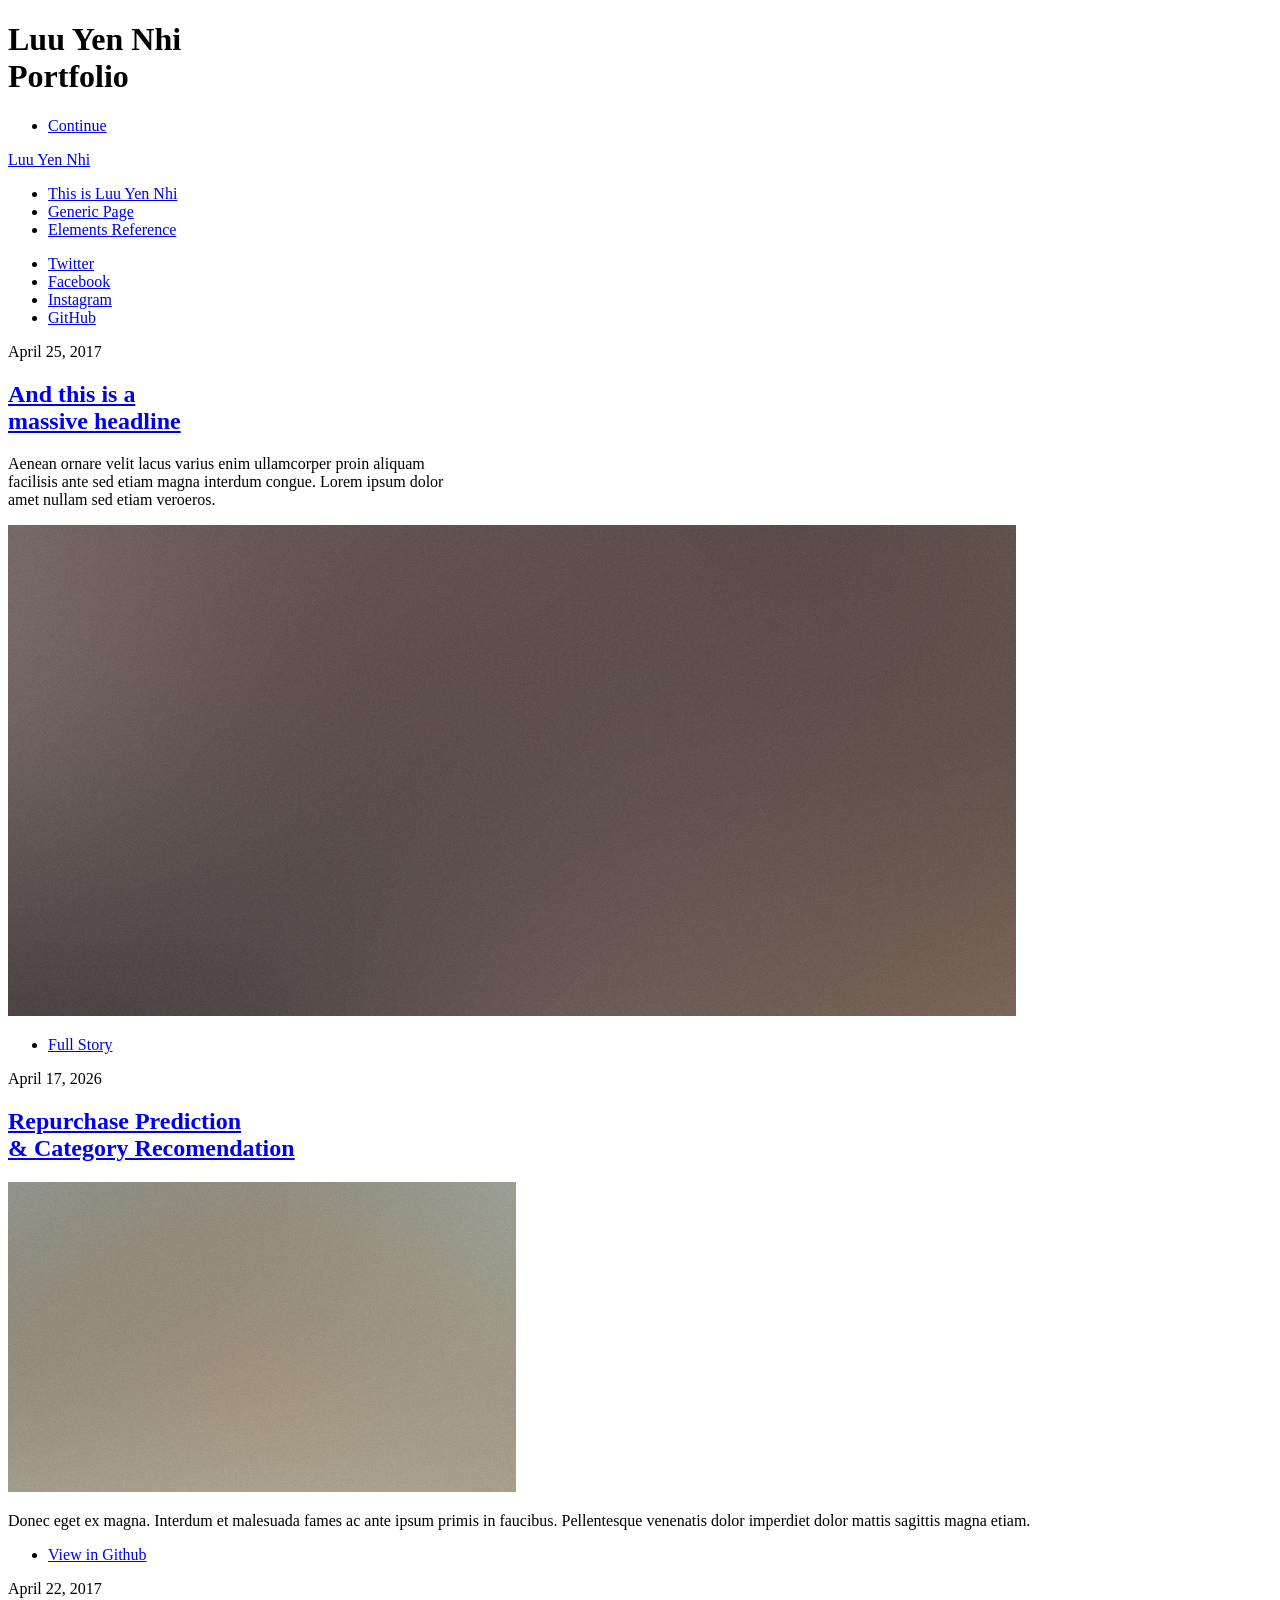
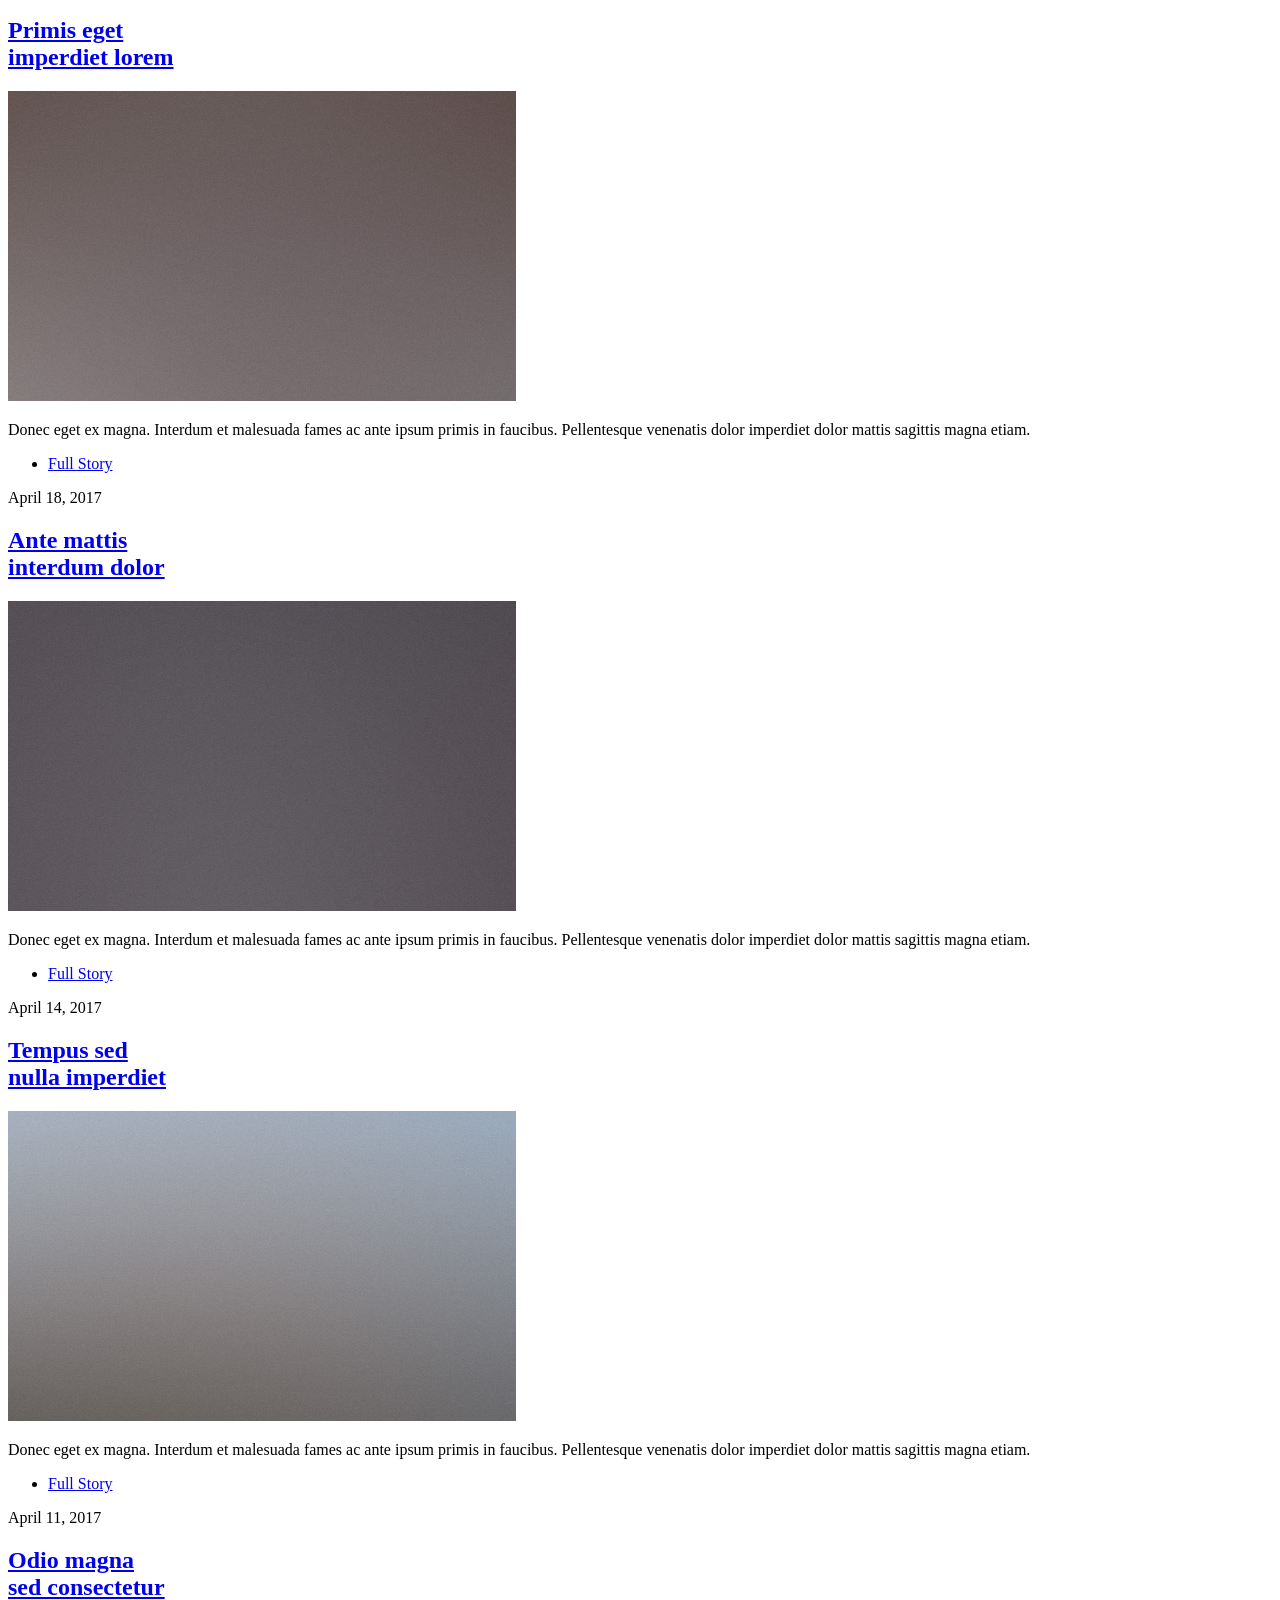
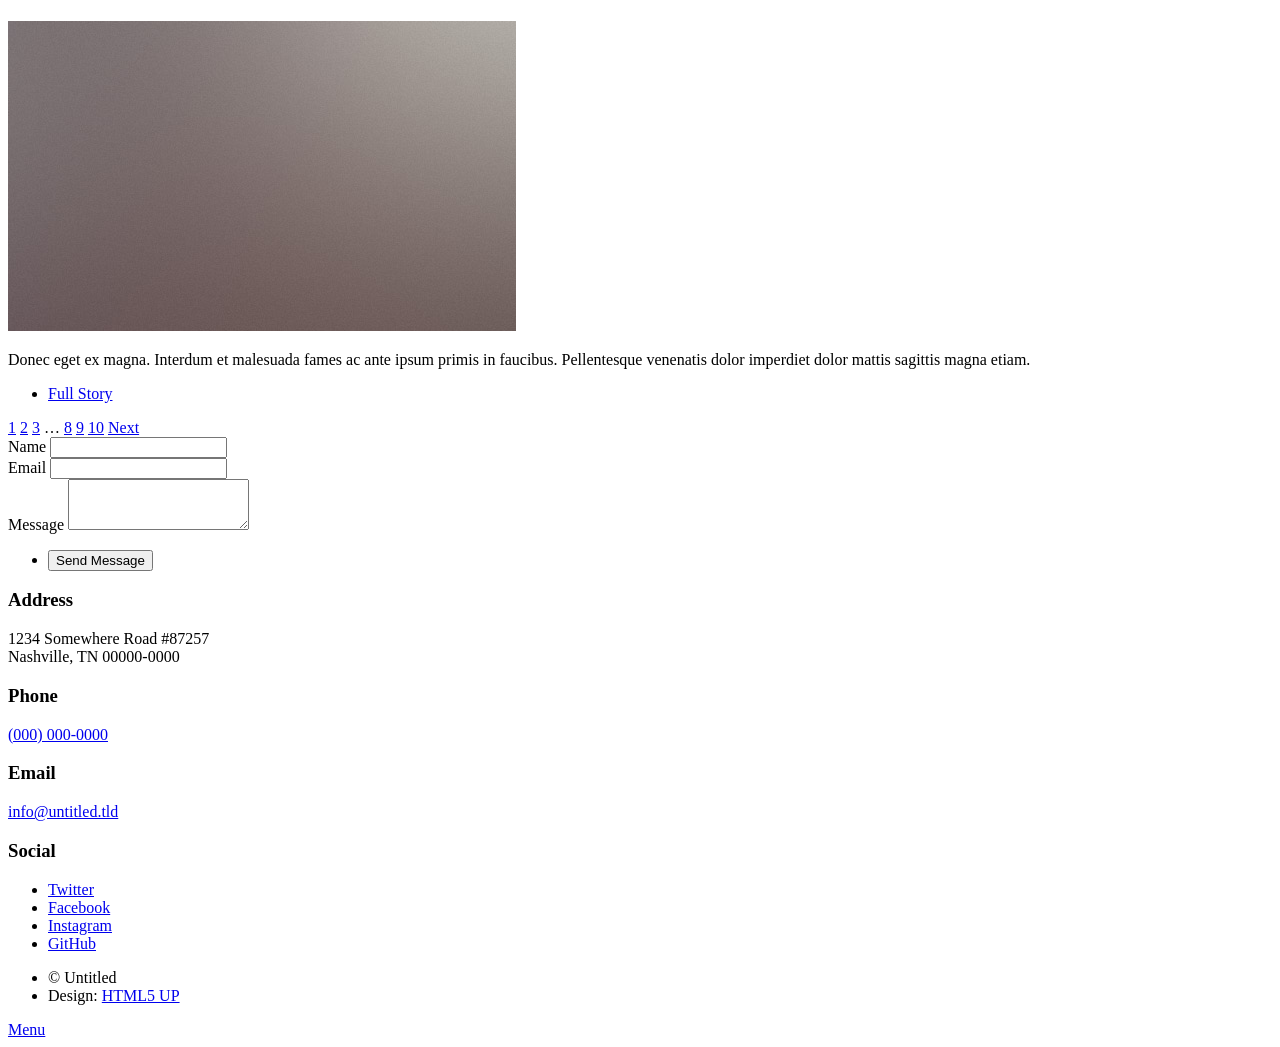
==== index.html @ cc0be197 "Update website content" ====
<!DOCTYPE HTML>

<html>
	<head>
		<title>Luu Yen Nhi Portfolio</title>
		<meta charset="utf-8" />
		<meta name="viewport" content="width=device-width, initial-scale=1, user-scalable=no" />
		<link rel="stylesheet" href="assets/css/main.css" />
		<noscript><link rel="stylesheet" href="assets/css/noscript.css" /></noscript>
	</head>
	<body class="is-preload">

		<!-- Wrapper -->
			<div id="wrapper" class="fade-in">

				<!-- Intro -->
					<div id="intro">
						<h1>Luu Yen Nhi<br />
						Portfolio</h1>
					
						<ul class="actions">
							<li><a href="#header" class="button icon solid solo fa-arrow-down scrolly">Continue</a></li>
						</ul>
					</div>

				<!-- Header -->
					<header id="header">
						<a href="index.html" class="logo">Luu Yen Nhi</a>
					</header>

				<!-- Nav -->
					<nav id="nav">
						<ul class="links">
							<li class="active"><a href="index.html">This is Luu Yen Nhi</a></li>
							<li><a href="generic.html">Generic Page</a></li>
							<li><a href="elements.html">Elements Reference</a></li>
						</ul>
						<ul class="icons">
							<li><a href="#" class="icon brands fa-twitter"><span class="label">Twitter</span></a></li>
							<li><a href="#" class="icon brands fa-facebook-f"><span class="label">Facebook</span></a></li>
							<li><a href="#" class="icon brands fa-instagram"><span class="label">Instagram</span></a></li>
							<li><a href="#" class="icon brands fa-github"><span class="label">GitHub</span></a></li>
						</ul>
					</nav>

				<!-- Main -->
					<div id="main">

						<!-- Featured Post -->
							<article class="post featured">
								<header class="major">
									<span class="date">April 25, 2017</span>
									<h2><a href="#">And this is a<br />
									massive headline</a></h2>
									<p>Aenean ornare velit lacus varius enim ullamcorper proin aliquam<br />
									facilisis ante sed etiam magna interdum congue. Lorem ipsum dolor<br />
									amet nullam sed etiam veroeros.</p>
								</header>
								<a href="#" class="image main"><img src="images/pic01.jpg" alt="" /></a>
								<ul class="actions special">
									<li><a href="#" class="button large">Full Story</a></li>
								</ul>
							</article>

						<!-- Posts -->
							<section class="posts">
								<article>
									<header>
										<span class="date">April 17, 2026</span>
										<h2><a href="#">Repurchase Prediction<br />
										& Category Recomendation</a></h2>
									</header>
									<a href="#" class="image fit"><img src="images/pic02.jpg" alt="" /></a>
									<p>Donec eget ex magna. Interdum et malesuada fames ac ante ipsum primis in faucibus. Pellentesque venenatis dolor imperdiet dolor mattis sagittis magna etiam.</p>
									<ul class="actions special">
										<li><a href="#" class="button">View in Github</a></li>
									</ul>
								</article>
								<article>
									<header>
										<span class="date">April 22, 2017</span>
										<h2><a href="#">Primis eget<br />
										imperdiet lorem</a></h2>
									</header>
									<a href="#" class="image fit"><img src="images/pic03.jpg" alt="" /></a>
									<p>Donec eget ex magna. Interdum et malesuada fames ac ante ipsum primis in faucibus. Pellentesque venenatis dolor imperdiet dolor mattis sagittis magna etiam.</p>
									<ul class="actions special">
										<li><a href="#" class="button">Full Story</a></li>
									</ul>
								</article>
								<article>
									<header>
										<span class="date">April 18, 2017</span>
										<h2><a href="#">Ante mattis<br />
										interdum dolor</a></h2>
									</header>
									<a href="#" class="image fit"><img src="images/pic04.jpg" alt="" /></a>
									<p>Donec eget ex magna. Interdum et malesuada fames ac ante ipsum primis in faucibus. Pellentesque venenatis dolor imperdiet dolor mattis sagittis magna etiam.</p>
									<ul class="actions special">
										<li><a href="#" class="button">Full Story</a></li>
									</ul>
								</article>
								<article>
									<header>
										<span class="date">April 14, 2017</span>
										<h2><a href="#">Tempus sed<br />
										nulla imperdiet</a></h2>
									</header>
									<a href="#" class="image fit"><img src="images/pic05.jpg" alt="" /></a>
									<p>Donec eget ex magna. Interdum et malesuada fames ac ante ipsum primis in faucibus. Pellentesque venenatis dolor imperdiet dolor mattis sagittis magna etiam.</p>
									<ul class="actions special">
										<li><a href="#" class="button">Full Story</a></li>
									</ul>
								</article>
								<article>
									<header>
										<span class="date">April 11, 2017</span>
										<h2><a href="#">Odio magna<br />
										sed consectetur</a></h2>
									</header>
									<a href="#" class="image fit"><img src="images/pic06.jpg" alt="" /></a>
									<p>Donec eget ex magna. Interdum et malesuada fames ac ante ipsum primis in faucibus. Pellentesque venenatis dolor imperdiet dolor mattis sagittis magna etiam.</p>
									<ul class="actions special">
										<li><a href="#" class="button">Full Story</a></li>
									</ul>
								</article>
								
							</section>

						<!-- Footer -->
							<footer>
								<div class="pagination">
									<!--<a href="#" class="previous">Prev</a>-->
									<a href="#" class="page active">1</a>
									<a href="#" class="page">2</a>
									<a href="#" class="page">3</a>
									<span class="extra">&hellip;</span>
									<a href="#" class="page">8</a>
									<a href="#" class="page">9</a>
									<a href="#" class="page">10</a>
									<a href="#" class="next">Next</a>
								</div>
							</footer>

					</div>

				<!-- Footer -->
					<footer id="footer">
						<section>
							<form method="post" action="#">
								<div class="fields">
									<div class="field">
										<label for="name">Name</label>
										<input type="text" name="name" id="name" />
									</div>
									<div class="field">
										<label for="email">Email</label>
										<input type="text" name="email" id="email" />
									</div>
									<div class="field">
										<label for="message">Message</label>
										<textarea name="message" id="message" rows="3"></textarea>
									</div>
								</div>
								<ul class="actions">
									<li><input type="submit" value="Send Message" /></li>
								</ul>
							</form>
						</section>
						<section class="split contact">
							<section class="alt">
								<h3>Address</h3>
								<p>1234 Somewhere Road #87257<br />
								Nashville, TN 00000-0000</p>
							</section>
							<section>
								<h3>Phone</h3>
								<p><a href="#">(000) 000-0000</a></p>
							</section>
							<section>
								<h3>Email</h3>
								<p><a href="#">info@untitled.tld</a></p>
							</section>
							<section>
								<h3>Social</h3>
								<ul class="icons alt">
									<li><a href="#" class="icon brands alt fa-twitter"><span class="label">Twitter</span></a></li>
									<li><a href="#" class="icon brands alt fa-facebook-f"><span class="label">Facebook</span></a></li>
									<li><a href="#" class="icon brands alt fa-instagram"><span class="label">Instagram</span></a></li>
									<li><a href="#" class="icon brands alt fa-github"><span class="label">GitHub</span></a></li>
								</ul>
							</section>
						</section>
					</footer>

				<!-- Copyright -->
					<div id="copyright">
						<ul><li>&copy; Untitled</li><li>Design: <a href="https://html5up.net">HTML5 UP</a></li></ul>
					</div>

			</div>

		<!-- Scripts -->
			<script src="assets/js/jquery.min.js"></script>
			<script src="assets/js/jquery.scrollex.min.js"></script>
			<script src="assets/js/jquery.scrolly.min.js"></script>
			<script src="assets/js/browser.min.js"></script>
			<script src="assets/js/breakpoints.min.js"></script>
			<script src="assets/js/util.js"></script>
			<script src="assets/js/main.js"></script>

	</body>
</html>
---- assets/css/main.css ----
@import url(fontawesome-all.min.css);
@import url("https://fonts.googleapis.com/css?family=Merriweather:300,700,300italic,700italic|Source+Sans+Pro:900");

/*
	Massively by HTML5 UP
	html5up.net | @ajlkn
	Free for personal and commercial use under the CCA 3.0 license (html5up.net/license)
*/

html, body, div, span, applet, object,
iframe, h1, h2, h3, h4, h5, h6, p, blockquote,
pre, a, abbr, acronym, address, big, cite,
code, del, dfn, em, img, ins, kbd, q, s, samp,
small, strike, strong, sub, sup, tt, var, b,
u, i, center, dl, dt, dd, ol, ul, li, fieldset,
form, label, legend, table, caption, tbody,
tfoot, thead, tr, th, td, article, aside,
canvas, details, embed, figure, figcaption,
footer, header, hgroup, menu, nav, output, ruby,
section, summary, time, mark, audio, video {
	margin: 0;
	padding: 0;
	border: 0;
	font-size: 100%;
	font: inherit;
	vertical-align: baseline;}

article, aside, details, figcaption, figure,
footer, header, hgroup, menu, nav, section {
	display: block;}

body {
	line-height: 1;
}

ol, ul {
	list-style: none;
}

blockquote, q {
	quotes: none;
}

	blockquote:before, blockquote:after, q:before, q:after {
		content: '';
		content: none;
	}

table {
	border-collapse: collapse;
	border-spacing: 0;
}

body {
	-webkit-text-size-adjust: none;
}

mark {
	background-color: transparent;
	color: inherit;
}

input::-moz-focus-inner {
	border: 0;
	padding: 0;
}

input, select, textarea {
	-moz-appearance: none;
	-webkit-appearance: none;
	-ms-appearance: none;
	appearance: none;
}

/* Basic */

	@-ms-viewport {
		width: device-width;
	}

	body {
		-ms-overflow-style: scrollbar;
	}

	@media screen and (max-width: 480px) {

		html, body {
			min-width: 320px;
		}

	}

	html {
		box-sizing: border-box;
	}

	*, *:before, *:after {
		box-sizing: inherit;
	}

	body {
		background-color: #1e252d;
	}

		body.is-preload *, body.is-preload *:before, body.is-preload *:after {
			-moz-animation: none !important;
			-webkit-animation: none !important;
			-ms-animation: none !important;
			animation: none !important;
			-moz-transition: none !important;
			-webkit-transition: none !important;
			-ms-transition: none !important;
			transition: none !important;
		}

/* Type */

	html {
		font-size: 16pt;
	}

		@media screen and (max-width: 1680px) {

			html {
				font-size: 12pt;
			}

		}

		@media screen and (max-width: 1280px) {

			html {
				font-size: 11pt;
			}

		}

		@media screen and (max-width: 360px) {

			html {
				font-size: 10pt;
			}

		}

	body {
		color: #212931;
	}

	body, input, select, textarea {
		font-family: "Merriweather", Georgia, serif;
		font-weight: 300;
		font-size: 1rem;
		line-height: 2.375;
	}

	a {
		-moz-transition: color 0.2s ease-in-out, background-color 0.2s ease-in-out, border-color 0.2s ease-in-out, box-shadow 0.2s ease-in-out;
		-webkit-transition: color 0.2s ease-in-out, background-color 0.2s ease-in-out, border-color 0.2s ease-in-out, box-shadow 0.2s ease-in-out;
		-ms-transition: color 0.2s ease-in-out, background-color 0.2s ease-in-out, border-color 0.2s ease-in-out, box-shadow 0.2s ease-in-out;
		transition: color 0.2s ease-in-out, background-color 0.2s ease-in-out, border-color 0.2s ease-in-out, box-shadow 0.2s ease-in-out;
		border-bottom: dotted 1px;
		text-decoration: none;
	}

		a:hover {
			border-bottom-color: transparent;
		}

	strong, b {
		font-weight: 600;
	}

	em, i {
		font-style: italic;
	}

	p {
		text-align: justify;
		margin: 0 0 2rem 0;
	}

	h1, h2, h3, h4, h5, h6 {
		font-family: "Source Sans Pro", Helvetica, sans-serif;
		font-weight: 900;
		line-height: 1.5;
		letter-spacing: 0.075em;
		text-transform: uppercase;
		margin: 0 0 1rem 0;
	}

		h1 a, h2 a, h3 a, h4 a, h5 a, h6 a {
			border-bottom: 0;
			color: inherit;
			text-decoration: none;
		}

	h1 {
		font-size: 4rem;
		line-height: 1.1;
		margin: 0 0 2rem 0;
	}

	h2 {
		font-size: 1.75rem;
		line-height: 1.3;
		margin: 0 0 1.5rem 0;
	}

	h3 {
		font-size: 1.25rem;
		margin: 0 0 1.5rem 0;
	}

	h4 {
		font-size: 1rem;
	}

	h5 {
		font-size: 0.9rem;
	}

	h6 {
		font-size: 0.8rem;
	}

	sub {
		font-size: 0.8rem;
		position: relative;
		top: 0.5rem;
	}

	sup {
		font-size: 0.8rem;
		position: relative;
		top: -0.5rem;
	}

	blockquote {
		border-left: solid 4px;
		font-style: italic;
		margin: 0 0 2rem 0;
		padding: 0.5rem 0 0.5rem 2rem;
	}

	code {
		border: solid 2px;
		font-family: "Courier New", monospace;
		font-size: 0.9rem;
		margin: 0 0.25rem;
		padding: 0.25rem 0.65rem;
	}

	pre {
		-webkit-overflow-scrolling: touch;
		font-family: "Courier New", monospace;
		font-size: 0.9rem;
		margin: 0 0 2rem 0;
	}

		pre code {
			display: block;
			line-height: 1.75;
			padding: 1rem 1.5rem;
			overflow-x: auto;
		}

	hr {
		border: 0;
		border-bottom: solid 2px;
		margin: 3rem 0;
	}

		hr.major {
			margin: 5rem 0;
		}

	.align-left {
		text-align: left;
	}

	.align-center {
		text-align: center;
	}

	.align-right {
		text-align: right;
	}

	input, select, textarea {
		color: #212931;
	}

	a {
		color: #212931;
		border-bottom-color: rgba(33, 41, 49, 0.5);
	}

		a:hover {
			border-bottom-color: transparent;
			color: #18bfef !important;
		}

	strong, b {
		color: #212931;
	}

	h1, h2, h3, h4, h5, h6 {
		color: #212931;
	}

	blockquote {
		border-left-color: #eeeeee;
	}

	code {
		background: rgba(220, 220, 220, 0.25);
		border-color: #eeeeee;
	}

	hr {
		border-bottom-color: #eeeeee;
	}

/* Row */

	.row {
		display: flex;
		flex-wrap: wrap;
		box-sizing: border-box;
		align-items: stretch;
	}

		.row > * {
			box-sizing: border-box;
		}

		.row.gtr-uniform > * > :last-child {
			margin-bottom: 0;
		}

		.row.aln-left {
			justify-content: flex-start;
		}

		.row.aln-center {
			justify-content: center;
		}

		.row.aln-right {
			justify-content: flex-end;
		}

		.row.aln-top {
			align-items: flex-start;
		}

		.row.aln-middle {
			align-items: center;
		}

		.row.aln-bottom {
			align-items: flex-end;
		}

		.row > .imp {
			order: -1;
		}

		.row > .col-1 {
			width: 8.33333%;
		}

		.row > .off-1 {
			margin-left: 8.33333%;
		}

		.row > .col-2 {
			width: 16.66667%;
		}

		.row > .off-2 {
			margin-left: 16.66667%;
		}

		.row > .col-3 {
			width: 25%;
		}

		.row > .off-3 {
			margin-left: 25%;
		}

		.row > .col-4 {
			width: 33.33333%;
		}

		.row > .off-4 {
			margin-left: 33.33333%;
		}

		.row > .col-5 {
			width: 41.66667%;
		}

		.row > .off-5 {
			margin-left: 41.66667%;
		}

		.row > .col-6 {
			width: 50%;
		}

		.row > .off-6 {
			margin-left: 50%;
		}

		.row > .col-7 {
			width: 58.33333%;
		}

		.row > .off-7 {
			margin-left: 58.33333%;
		}

		.row > .col-8 {
			width: 66.66667%;
		}

		.row > .off-8 {
			margin-left: 66.66667%;
		}

		.row > .col-9 {
			width: 75%;
		}

		.row > .off-9 {
			margin-left: 75%;
		}

		.row > .col-10 {
			width: 83.33333%;
		}

		.row > .off-10 {
			margin-left: 83.33333%;
		}

		.row > .col-11 {
			width: 91.66667%;
		}

		.row > .off-11 {
			margin-left: 91.66667%;
		}

		.row > .col-12 {
			width: 100%;
		}

		.row > .off-12 {
			margin-left: 100%;
		}

		.row.gtr-0 {
			margin-top: 0;
			margin-left: 0rem;
		}

			.row.gtr-0 > * {
				padding: 0 0 0 0rem;
			}

			.row.gtr-0.gtr-uniform {
				margin-top: 0rem;
			}

				.row.gtr-0.gtr-uniform > * {
					padding-top: 0rem;
				}

		.row.gtr-25 {
			margin-top: 0;
			margin-left: -0.375rem;
		}

			.row.gtr-25 > * {
				padding: 0 0 0 0.375rem;
			}

			.row.gtr-25.gtr-uniform {
				margin-top: -0.375rem;
			}

				.row.gtr-25.gtr-uniform > * {
					padding-top: 0.375rem;
				}

		.row.gtr-50 {
			margin-top: 0;
			margin-left: -0.75rem;
		}

			.row.gtr-50 > * {
				padding: 0 0 0 0.75rem;
			}

			.row.gtr-50.gtr-uniform {
				margin-top: -0.75rem;
			}

				.row.gtr-50.gtr-uniform > * {
					padding-top: 0.75rem;
				}

		.row {
			margin-top: 0;
			margin-left: -1.5rem;
		}

			.row > * {
				padding: 0 0 0 1.5rem;
			}

			.row.gtr-uniform {
				margin-top: -1.5rem;
			}

				.row.gtr-uniform > * {
					padding-top: 1.5rem;
				}

		.row.gtr-150 {
			margin-top: 0;
			margin-left: -2.25rem;
		}

			.row.gtr-150 > * {
				padding: 0 0 0 2.25rem;
			}

			.row.gtr-150.gtr-uniform {
				margin-top: -2.25rem;
			}

				.row.gtr-150.gtr-uniform > * {
					padding-top: 2.25rem;
				}

		.row.gtr-200 {
			margin-top: 0;
			margin-left: -3rem;
		}

			.row.gtr-200 > * {
				padding: 0 0 0 3rem;
			}

			.row.gtr-200.gtr-uniform {
				margin-top: -3rem;
			}

				.row.gtr-200.gtr-uniform > * {
					padding-top: 3rem;
				}

		@media screen and (max-width: 1680px) {

			.row {
				display: flex;
				flex-wrap: wrap;
				box-sizing: border-box;
				align-items: stretch;
			}

				.row > * {
					box-sizing: border-box;
				}

				.row.gtr-uniform > * > :last-child {
					margin-bottom: 0;
				}

				.row.aln-left {
					justify-content: flex-start;
				}

				.row.aln-center {
					justify-content: center;
				}

				.row.aln-right {
					justify-content: flex-end;
				}

				.row.aln-top {
					align-items: flex-start;
				}

				.row.aln-middle {
					align-items: center;
				}

				.row.aln-bottom {
					align-items: flex-end;
				}

				.row > .imp-xlarge {
					order: -1;
				}

				.row > .col-1-xlarge {
					width: 8.33333%;
				}

				.row > .off-1-xlarge {
					margin-left: 8.33333%;
				}

				.row > .col-2-xlarge {
					width: 16.66667%;
				}

				.row > .off-2-xlarge {
					margin-left: 16.66667%;
				}

				.row > .col-3-xlarge {
					width: 25%;
				}

				.row > .off-3-xlarge {
					margin-left: 25%;
				}

				.row > .col-4-xlarge {
					width: 33.33333%;
				}

				.row > .off-4-xlarge {
					margin-left: 33.33333%;
				}

				.row > .col-5-xlarge {
					width: 41.66667%;
				}

				.row > .off-5-xlarge {
					margin-left: 41.66667%;
				}

				.row > .col-6-xlarge {
					width: 50%;
				}

				.row > .off-6-xlarge {
					margin-left: 50%;
				}

				.row > .col-7-xlarge {
					width: 58.33333%;
				}

				.row > .off-7-xlarge {
					margin-left: 58.33333%;
				}

				.row > .col-8-xlarge {
					width: 66.66667%;
				}

				.row > .off-8-xlarge {
					margin-left: 66.66667%;
				}

				.row > .col-9-xlarge {
					width: 75%;
				}

				.row > .off-9-xlarge {
					margin-left: 75%;
				}

				.row > .col-10-xlarge {
					width: 83.33333%;
				}

				.row > .off-10-xlarge {
					margin-left: 83.33333%;
				}

				.row > .col-11-xlarge {
					width: 91.66667%;
				}

				.row > .off-11-xlarge {
					margin-left: 91.66667%;
				}

				.row > .col-12-xlarge {
					width: 100%;
				}

				.row > .off-12-xlarge {
					margin-left: 100%;
				}

				.row.gtr-0 {
					margin-top: 0;
					margin-left: 0rem;
				}

					.row.gtr-0 > * {
						padding: 0 0 0 0rem;
					}

					.row.gtr-0.gtr-uniform {
						margin-top: 0rem;
					}

						.row.gtr-0.gtr-uniform > * {
							padding-top: 0rem;
						}

				.row.gtr-25 {
					margin-top: 0;
					margin-left: -0.375rem;
				}

					.row.gtr-25 > * {
						padding: 0 0 0 0.375rem;
					}

					.row.gtr-25.gtr-uniform {
						margin-top: -0.375rem;
					}

						.row.gtr-25.gtr-uniform > * {
							padding-top: 0.375rem;
						}

				.row.gtr-50 {
					margin-top: 0;
					margin-left: -0.75rem;
				}

					.row.gtr-50 > * {
						padding: 0 0 0 0.75rem;
					}

					.row.gtr-50.gtr-uniform {
						margin-top: -0.75rem;
					}

						.row.gtr-50.gtr-uniform > * {
							padding-top: 0.75rem;
						}

				.row {
					margin-top: 0;
					margin-left: -1.5rem;
				}

					.row > * {
						padding: 0 0 0 1.5rem;
					}

					.row.gtr-uniform {
						margin-top: -1.5rem;
					}

						.row.gtr-uniform > * {
							padding-top: 1.5rem;
						}

				.row.gtr-150 {
					margin-top: 0;
					margin-left: -2.25rem;
				}

					.row.gtr-150 > * {
						padding: 0 0 0 2.25rem;
					}

					.row.gtr-150.gtr-uniform {
						margin-top: -2.25rem;
					}

						.row.gtr-150.gtr-uniform > * {
							padding-top: 2.25rem;
						}

				.row.gtr-200 {
					margin-top: 0;
					margin-left: -3rem;
				}

					.row.gtr-200 > * {
						padding: 0 0 0 3rem;
					}

					.row.gtr-200.gtr-uniform {
						margin-top: -3rem;
					}

						.row.gtr-200.gtr-uniform > * {
							padding-top: 3rem;
						}

		}

		@media screen and (max-width: 1280px) {

			.row {
				display: flex;
				flex-wrap: wrap;
				box-sizing: border-box;
				align-items: stretch;
			}

				.row > * {
					box-sizing: border-box;
				}

				.row.gtr-uniform > * > :last-child {
					margin-bottom: 0;
				}

				.row.aln-left {
					justify-content: flex-start;
				}

				.row.aln-center {
					justify-content: center;
				}

				.row.aln-right {
					justify-content: flex-end;
				}

				.row.aln-top {
					align-items: flex-start;
				}

				.row.aln-middle {
					align-items: center;
				}

				.row.aln-bottom {
					align-items: flex-end;
				}

				.row > .imp-large {
					order: -1;
				}

				.row > .col-1-large {
					width: 8.33333%;
				}

				.row > .off-1-large {
					margin-left: 8.33333%;
				}

				.row > .col-2-large {
					width: 16.66667%;
				}

				.row > .off-2-large {
					margin-left: 16.66667%;
				}

				.row > .col-3-large {
					width: 25%;
				}

				.row > .off-3-large {
					margin-left: 25%;
				}

				.row > .col-4-large {
					width: 33.33333%;
				}

				.row > .off-4-large {
					margin-left: 33.33333%;
				}

				.row > .col-5-large {
					width: 41.66667%;
				}

				.row > .off-5-large {
					margin-left: 41.66667%;
				}

				.row > .col-6-large {
					width: 50%;
				}

				.row > .off-6-large {
					margin-left: 50%;
				}

				.row > .col-7-large {
					width: 58.33333%;
				}

				.row > .off-7-large {
					margin-left: 58.33333%;
				}

				.row > .col-8-large {
					width: 66.66667%;
				}

				.row > .off-8-large {
					margin-left: 66.66667%;
				}

				.row > .col-9-large {
					width: 75%;
				}

				.row > .off-9-large {
					margin-left: 75%;
				}

				.row > .col-10-large {
					width: 83.33333%;
				}

				.row > .off-10-large {
					margin-left: 83.33333%;
				}

				.row > .col-11-large {
					width: 91.66667%;
				}

				.row > .off-11-large {
					margin-left: 91.66667%;
				}

				.row > .col-12-large {
					width: 100%;
				}

				.row > .off-12-large {
					margin-left: 100%;
				}

				.row.gtr-0 {
					margin-top: 0;
					margin-left: 0rem;
				}

					.row.gtr-0 > * {
						padding: 0 0 0 0rem;
					}

					.row.gtr-0.gtr-uniform {
						margin-top: 0rem;
					}

						.row.gtr-0.gtr-uniform > * {
							padding-top: 0rem;
						}

				.row.gtr-25 {
					margin-top: 0;
					margin-left: -0.375rem;
				}

					.row.gtr-25 > * {
						padding: 0 0 0 0.375rem;
					}

					.row.gtr-25.gtr-uniform {
						margin-top: -0.375rem;
					}

						.row.gtr-25.gtr-uniform > * {
							padding-top: 0.375rem;
						}

				.row.gtr-50 {
					margin-top: 0;
					margin-left: -0.75rem;
				}

					.row.gtr-50 > * {
						padding: 0 0 0 0.75rem;
					}

					.row.gtr-50.gtr-uniform {
						margin-top: -0.75rem;
					}

						.row.gtr-50.gtr-uniform > * {
							padding-top: 0.75rem;
						}

				.row {
					margin-top: 0;
					margin-left: -1.5rem;
				}

					.row > * {
						padding: 0 0 0 1.5rem;
					}

					.row.gtr-uniform {
						margin-top: -1.5rem;
					}

						.row.gtr-uniform > * {
							padding-top: 1.5rem;
						}

				.row.gtr-150 {
					margin-top: 0;
					margin-left: -2.25rem;
				}

					.row.gtr-150 > * {
						padding: 0 0 0 2.25rem;
					}

					.row.gtr-150.gtr-uniform {
						margin-top: -2.25rem;
					}

						.row.gtr-150.gtr-uniform > * {
							padding-top: 2.25rem;
						}

				.row.gtr-200 {
					margin-top: 0;
					margin-left: -3rem;
				}

					.row.gtr-200 > * {
						padding: 0 0 0 3rem;
					}

					.row.gtr-200.gtr-uniform {
						margin-top: -3rem;
					}

						.row.gtr-200.gtr-uniform > * {
							padding-top: 3rem;
						}

		}

		@media screen and (max-width: 980px) {

			.row {
				display: flex;
				flex-wrap: wrap;
				box-sizing: border-box;
				align-items: stretch;
			}

				.row > * {
					box-sizing: border-box;
				}

				.row.gtr-uniform > * > :last-child {
					margin-bottom: 0;
				}

				.row.aln-left {
					justify-content: flex-start;
				}

				.row.aln-center {
					justify-content: center;
				}

				.row.aln-right {
					justify-content: flex-end;
				}

				.row.aln-top {
					align-items: flex-start;
				}

				.row.aln-middle {
					align-items: center;
				}

				.row.aln-bottom {
					align-items: flex-end;
				}

				.row > .imp-medium {
					order: -1;
				}

				.row > .col-1-medium {
					width: 8.33333%;
				}

				.row > .off-1-medium {
					margin-left: 8.33333%;
				}

				.row > .col-2-medium {
					width: 16.66667%;
				}

				.row > .off-2-medium {
					margin-left: 16.66667%;
				}

				.row > .col-3-medium {
					width: 25%;
				}

				.row > .off-3-medium {
					margin-left: 25%;
				}

				.row > .col-4-medium {
					width: 33.33333%;
				}

				.row > .off-4-medium {
					margin-left: 33.33333%;
				}

				.row > .col-5-medium {
					width: 41.66667%;
				}

				.row > .off-5-medium {
					margin-left: 41.66667%;
				}

				.row > .col-6-medium {
					width: 50%;
				}

				.row > .off-6-medium {
					margin-left: 50%;
				}

				.row > .col-7-medium {
					width: 58.33333%;
				}

				.row > .off-7-medium {
					margin-left: 58.33333%;
				}

				.row > .col-8-medium {
					width: 66.66667%;
				}

				.row > .off-8-medium {
					margin-left: 66.66667%;
				}

				.row > .col-9-medium {
					width: 75%;
				}

				.row > .off-9-medium {
					margin-left: 75%;
				}

				.row > .col-10-medium {
					width: 83.33333%;
				}

				.row > .off-10-medium {
					margin-left: 83.33333%;
				}

				.row > .col-11-medium {
					width: 91.66667%;
				}

				.row > .off-11-medium {
					margin-left: 91.66667%;
				}

				.row > .col-12-medium {
					width: 100%;
				}

				.row > .off-12-medium {
					margin-left: 100%;
				}

				.row.gtr-0 {
					margin-top: 0;
					margin-left: 0rem;
				}

					.row.gtr-0 > * {
						padding: 0 0 0 0rem;
					}

					.row.gtr-0.gtr-uniform {
						margin-top: 0rem;
					}

						.row.gtr-0.gtr-uniform > * {
							padding-top: 0rem;
						}

				.row.gtr-25 {
					margin-top: 0;
					margin-left: -0.375rem;
				}

					.row.gtr-25 > * {
						padding: 0 0 0 0.375rem;
					}

					.row.gtr-25.gtr-uniform {
						margin-top: -0.375rem;
					}

						.row.gtr-25.gtr-uniform > * {
							padding-top: 0.375rem;
						}

				.row.gtr-50 {
					margin-top: 0;
					margin-left: -0.75rem;
				}

					.row.gtr-50 > * {
						padding: 0 0 0 0.75rem;
					}

					.row.gtr-50.gtr-uniform {
						margin-top: -0.75rem;
					}

						.row.gtr-50.gtr-uniform > * {
							padding-top: 0.75rem;
						}

				.row {
					margin-top: 0;
					margin-left: -1.5rem;
				}

					.row > * {
						padding: 0 0 0 1.5rem;
					}

					.row.gtr-uniform {
						margin-top: -1.5rem;
					}

						.row.gtr-uniform > * {
							padding-top: 1.5rem;
						}

				.row.gtr-150 {
					margin-top: 0;
					margin-left: -2.25rem;
				}

					.row.gtr-150 > * {
						padding: 0 0 0 2.25rem;
					}

					.row.gtr-150.gtr-uniform {
						margin-top: -2.25rem;
					}

						.row.gtr-150.gtr-uniform > * {
							padding-top: 2.25rem;
						}

				.row.gtr-200 {
					margin-top: 0;
					margin-left: -3rem;
				}

					.row.gtr-200 > * {
						padding: 0 0 0 3rem;
					}

					.row.gtr-200.gtr-uniform {
						margin-top: -3rem;
					}

						.row.gtr-200.gtr-uniform > * {
							padding-top: 3rem;
						}

		}

		@media screen and (max-width: 736px) {

			.row {
				display: flex;
				flex-wrap: wrap;
				box-sizing: border-box;
				align-items: stretch;
			}

				.row > * {
					box-sizing: border-box;
				}

				.row.gtr-uniform > * > :last-child {
					margin-bottom: 0;
				}

				.row.aln-left {
					justify-content: flex-start;
				}

				.row.aln-center {
					justify-content: center;
				}

				.row.aln-right {
					justify-content: flex-end;
				}

				.row.aln-top {
					align-items: flex-start;
				}

				.row.aln-middle {
					align-items: center;
				}

				.row.aln-bottom {
					align-items: flex-end;
				}

				.row > .imp-small {
					order: -1;
				}

				.row > .col-1-small {
					width: 8.33333%;
				}

				.row > .off-1-small {
					margin-left: 8.33333%;
				}

				.row > .col-2-small {
					width: 16.66667%;
				}

				.row > .off-2-small {
					margin-left: 16.66667%;
				}

				.row > .col-3-small {
					width: 25%;
				}

				.row > .off-3-small {
					margin-left: 25%;
				}

				.row > .col-4-small {
					width: 33.33333%;
				}

				.row > .off-4-small {
					margin-left: 33.33333%;
				}

				.row > .col-5-small {
					width: 41.66667%;
				}

				.row > .off-5-small {
					margin-left: 41.66667%;
				}

				.row > .col-6-small {
					width: 50%;
				}

				.row > .off-6-small {
					margin-left: 50%;
				}

				.row > .col-7-small {
					width: 58.33333%;
				}

				.row > .off-7-small {
					margin-left: 58.33333%;
				}

				.row > .col-8-small {
					width: 66.66667%;
				}

				.row > .off-8-small {
					margin-left: 66.66667%;
				}

				.row > .col-9-small {
					width: 75%;
				}

				.row > .off-9-small {
					margin-left: 75%;
				}

				.row > .col-10-small {
					width: 83.33333%;
				}

				.row > .off-10-small {
					margin-left: 83.33333%;
				}

				.row > .col-11-small {
					width: 91.66667%;
				}

				.row > .off-11-small {
					margin-left: 91.66667%;
				}

				.row > .col-12-small {
					width: 100%;
				}

				.row > .off-12-small {
					margin-left: 100%;
				}

				.row.gtr-0 {
					margin-top: 0;
					margin-left: 0rem;
				}

					.row.gtr-0 > * {
						padding: 0 0 0 0rem;
					}

					.row.gtr-0.gtr-uniform {
						margin-top: 0rem;
					}

						.row.gtr-0.gtr-uniform > * {
							padding-top: 0rem;
						}

				.row.gtr-25 {
					margin-top: 0;
					margin-left: -0.375rem;
				}

					.row.gtr-25 > * {
						padding: 0 0 0 0.375rem;
					}

					.row.gtr-25.gtr-uniform {
						margin-top: -0.375rem;
					}

						.row.gtr-25.gtr-uniform > * {
							padding-top: 0.375rem;
						}

				.row.gtr-50 {
					margin-top: 0;
					margin-left: -0.75rem;
				}

					.row.gtr-50 > * {
						padding: 0 0 0 0.75rem;
					}

					.row.gtr-50.gtr-uniform {
						margin-top: -0.75rem;
					}

						.row.gtr-50.gtr-uniform > * {
							padding-top: 0.75rem;
						}

				.row {
					margin-top: 0;
					margin-left: -1.5rem;
				}

					.row > * {
						padding: 0 0 0 1.5rem;
					}

					.row.gtr-uniform {
						margin-top: -1.5rem;
					}

						.row.gtr-uniform > * {
							padding-top: 1.5rem;
						}

				.row.gtr-150 {
					margin-top: 0;
					margin-left: -2.25rem;
				}

					.row.gtr-150 > * {
						padding: 0 0 0 2.25rem;
					}

					.row.gtr-150.gtr-uniform {
						margin-top: -2.25rem;
					}

						.row.gtr-150.gtr-uniform > * {
							padding-top: 2.25rem;
						}

				.row.gtr-200 {
					margin-top: 0;
					margin-left: -3rem;
				}

					.row.gtr-200 > * {
						padding: 0 0 0 3rem;
					}

					.row.gtr-200.gtr-uniform {
						margin-top: -3rem;
					}

						.row.gtr-200.gtr-uniform > * {
							padding-top: 3rem;
						}

		}

		@media screen and (max-width: 480px) {

			.row {
				display: flex;
				flex-wrap: wrap;
				box-sizing: border-box;
				align-items: stretch;
			}

				.row > * {
					box-sizing: border-box;
				}

				.row.gtr-uniform > * > :last-child {
					margin-bottom: 0;
				}

				.row.aln-left {
					justify-content: flex-start;
				}

				.row.aln-center {
					justify-content: center;
				}

				.row.aln-right {
					justify-content: flex-end;
				}

				.row.aln-top {
					align-items: flex-start;
				}

				.row.aln-middle {
					align-items: center;
				}

				.row.aln-bottom {
					align-items: flex-end;
				}

				.row > .imp-xsmall {
					order: -1;
				}

				.row > .col-1-xsmall {
					width: 8.33333%;
				}

				.row > .off-1-xsmall {
					margin-left: 8.33333%;
				}

				.row > .col-2-xsmall {
					width: 16.66667%;
				}

				.row > .off-2-xsmall {
					margin-left: 16.66667%;
				}

				.row > .col-3-xsmall {
					width: 25%;
				}

				.row > .off-3-xsmall {
					margin-left: 25%;
				}

				.row > .col-4-xsmall {
					width: 33.33333%;
				}

				.row > .off-4-xsmall {
					margin-left: 33.33333%;
				}

				.row > .col-5-xsmall {
					width: 41.66667%;
				}

				.row > .off-5-xsmall {
					margin-left: 41.66667%;
				}

				.row > .col-6-xsmall {
					width: 50%;
				}

				.row > .off-6-xsmall {
					margin-left: 50%;
				}

				.row > .col-7-xsmall {
					width: 58.33333%;
				}

				.row > .off-7-xsmall {
					margin-left: 58.33333%;
				}

				.row > .col-8-xsmall {
					width: 66.66667%;
				}

				.row > .off-8-xsmall {
					margin-left: 66.66667%;
				}

				.row > .col-9-xsmall {
					width: 75%;
				}

				.row > .off-9-xsmall {
					margin-left: 75%;
				}

				.row > .col-10-xsmall {
					width: 83.33333%;
				}

				.row > .off-10-xsmall {
					margin-left: 83.33333%;
				}

				.row > .col-11-xsmall {
					width: 91.66667%;
				}

				.row > .off-11-xsmall {
					margin-left: 91.66667%;
				}

				.row > .col-12-xsmall {
					width: 100%;
				}

				.row > .off-12-xsmall {
					margin-left: 100%;
				}

				.row.gtr-0 {
					margin-top: 0;
					margin-left: 0rem;
				}

					.row.gtr-0 > * {
						padding: 0 0 0 0rem;
					}

					.row.gtr-0.gtr-uniform {
						margin-top: 0rem;
					}

						.row.gtr-0.gtr-uniform > * {
							padding-top: 0rem;
						}

				.row.gtr-25 {
					margin-top: 0;
					margin-left: -0.375rem;
				}

					.row.gtr-25 > * {
						padding: 0 0 0 0.375rem;
					}

					.row.gtr-25.gtr-uniform {
						margin-top: -0.375rem;
					}

						.row.gtr-25.gtr-uniform > * {
							padding-top: 0.375rem;
						}

				.row.gtr-50 {
					margin-top: 0;
					margin-left: -0.75rem;
				}

					.row.gtr-50 > * {
						padding: 0 0 0 0.75rem;
					}

					.row.gtr-50.gtr-uniform {
						margin-top: -0.75rem;
					}

						.row.gtr-50.gtr-uniform > * {
							padding-top: 0.75rem;
						}

				.row {
					margin-top: 0;
					margin-left: -1.5rem;
				}

					.row > * {
						padding: 0 0 0 1.5rem;
					}

					.row.gtr-uniform {
						margin-top: -1.5rem;
					}

						.row.gtr-uniform > * {
							padding-top: 1.5rem;
						}

				.row.gtr-150 {
					margin-top: 0;
					margin-left: -2.25rem;
				}

					.row.gtr-150 > * {
						padding: 0 0 0 2.25rem;
					}

					.row.gtr-150.gtr-uniform {
						margin-top: -2.25rem;
					}

						.row.gtr-150.gtr-uniform > * {
							padding-top: 2.25rem;
						}

				.row.gtr-200 {
					margin-top: 0;
					margin-left: -3rem;
				}

					.row.gtr-200 > * {
						padding: 0 0 0 3rem;
					}

					.row.gtr-200.gtr-uniform {
						margin-top: -3rem;
					}

						.row.gtr-200.gtr-uniform > * {
							padding-top: 3rem;
						}

		}

		@media screen and (max-width: 360px) {

			.row {
				display: flex;
				flex-wrap: wrap;
				box-sizing: border-box;
				align-items: stretch;
			}

				.row > * {
					box-sizing: border-box;
				}

				.row.gtr-uniform > * > :last-child {
					margin-bottom: 0;
				}

				.row.aln-left {
					justify-content: flex-start;
				}

				.row.aln-center {
					justify-content: center;
				}

				.row.aln-right {
					justify-content: flex-end;
				}

				.row.aln-top {
					align-items: flex-start;
				}

				.row.aln-middle {
					align-items: center;
				}

				.row.aln-bottom {
					align-items: flex-end;
				}

				.row > .imp-xxsmall {
					order: -1;
				}

				.row > .col-1-xxsmall {
					width: 8.33333%;
				}

				.row > .off-1-xxsmall {
					margin-left: 8.33333%;
				}

				.row > .col-2-xxsmall {
					width: 16.66667%;
				}

				.row > .off-2-xxsmall {
					margin-left: 16.66667%;
				}

				.row > .col-3-xxsmall {
					width: 25%;
				}

				.row > .off-3-xxsmall {
					margin-left: 25%;
				}

				.row > .col-4-xxsmall {
					width: 33.33333%;
				}

				.row > .off-4-xxsmall {
					margin-left: 33.33333%;
				}

				.row > .col-5-xxsmall {
					width: 41.66667%;
				}

				.row > .off-5-xxsmall {
					margin-left: 41.66667%;
				}

				.row > .col-6-xxsmall {
					width: 50%;
				}

				.row > .off-6-xxsmall {
					margin-left: 50%;
				}

				.row > .col-7-xxsmall {
					width: 58.33333%;
				}

				.row > .off-7-xxsmall {
					margin-left: 58.33333%;
				}

				.row > .col-8-xxsmall {
					width: 66.66667%;
				}

				.row > .off-8-xxsmall {
					margin-left: 66.66667%;
				}

				.row > .col-9-xxsmall {
					width: 75%;
				}

				.row > .off-9-xxsmall {
					margin-left: 75%;
				}

				.row > .col-10-xxsmall {
					width: 83.33333%;
				}

				.row > .off-10-xxsmall {
					margin-left: 83.33333%;
				}

				.row > .col-11-xxsmall {
					width: 91.66667%;
				}

				.row > .off-11-xxsmall {
					margin-left: 91.66667%;
				}

				.row > .col-12-xxsmall {
					width: 100%;
				}

				.row > .off-12-xxsmall {
					margin-left: 100%;
				}

				.row.gtr-0 {
					margin-top: 0;
					margin-left: 0rem;
				}

					.row.gtr-0 > * {
						padding: 0 0 0 0rem;
					}

					.row.gtr-0.gtr-uniform {
						margin-top: 0rem;
					}

						.row.gtr-0.gtr-uniform > * {
							padding-top: 0rem;
						}

				.row.gtr-25 {
					margin-top: 0;
					margin-left: -0.375rem;
				}

					.row.gtr-25 > * {
						padding: 0 0 0 0.375rem;
					}

					.row.gtr-25.gtr-uniform {
						margin-top: -0.375rem;
					}

						.row.gtr-25.gtr-uniform > * {
							padding-top: 0.375rem;
						}

				.row.gtr-50 {
					margin-top: 0;
					margin-left: -0.75rem;
				}

					.row.gtr-50 > * {
						padding: 0 0 0 0.75rem;
					}

					.row.gtr-50.gtr-uniform {
						margin-top: -0.75rem;
					}

						.row.gtr-50.gtr-uniform > * {
							padding-top: 0.75rem;
						}

				.row {
					margin-top: 0;
					margin-left: -1.5rem;
				}

					.row > * {
						padding: 0 0 0 1.5rem;
					}

					.row.gtr-uniform {
						margin-top: -1.5rem;
					}

						.row.gtr-uniform > * {
							padding-top: 1.5rem;
						}

				.row.gtr-150 {
					margin-top: 0;
					margin-left: -2.25rem;
				}

					.row.gtr-150 > * {
						padding: 0 0 0 2.25rem;
					}

					.row.gtr-150.gtr-uniform {
						margin-top: -2.25rem;
					}

						.row.gtr-150.gtr-uniform > * {
							padding-top: 2.25rem;
						}

				.row.gtr-200 {
					margin-top: 0;
					margin-left: -3rem;
				}

					.row.gtr-200 > * {
						padding: 0 0 0 3rem;
					}

					.row.gtr-200.gtr-uniform {
						margin-top: -3rem;
					}

						.row.gtr-200.gtr-uniform > * {
							padding-top: 3rem;
						}

		}

/* Box */

	.box {
		border: solid 2px;
		margin-bottom: 2rem;
		padding: 1.5rem;
	}

		.box > :last-child,
		.box > :last-child > :last-child,
		.box > :last-child > :last-child > :last-child {
			margin-bottom: 0;
		}

		.box.alt {
			border: 0;
			border-radius: 0;
			padding: 0;
		}

	.box {
		border-color: #eeeeee;
	}

/* Button */

	input[type="submit"],
	input[type="reset"],
	input[type="button"],
	button,
	.button {
		-moz-appearance: none;
		-webkit-appearance: none;
		-ms-appearance: none;
		appearance: none;
		-moz-transition: background-color 0.2s ease-in-out, box-shadow 0.2s ease-in-out, color 0.2s ease-in-out;
		-webkit-transition: background-color 0.2s ease-in-out, box-shadow 0.2s ease-in-out, color 0.2s ease-in-out;
		-ms-transition: background-color 0.2s ease-in-out, box-shadow 0.2s ease-in-out, color 0.2s ease-in-out;
		transition: background-color 0.2s ease-in-out, box-shadow 0.2s ease-in-out, color 0.2s ease-in-out;
		border: 0;
		border-radius: 0;
		cursor: pointer;
		display: inline-block;
		font-family: "Source Sans Pro", Helvetica, sans-serif;
		font-size: 0.8rem;
		font-weight: 900;
		letter-spacing: 0.075em;
		height: 3rem;
		line-height: 3rem;
		padding: 0 2rem;
		text-align: center;
		text-decoration: none;
		text-transform: uppercase;
		white-space: nowrap;
	}

		input[type="submit"].icon:before,
		input[type="reset"].icon:before,
		input[type="button"].icon:before,
		button.icon:before,
		.button.icon:before {
			margin-right: 0.5rem;
		}

		input[type="submit"].icon.solo,
		input[type="reset"].icon.solo,
		input[type="button"].icon.solo,
		button.icon.solo,
		.button.icon.solo {
			position: relative;
			width: 4rem;
			height: 4rem;
			line-height: 4rem;
			border-radius: 4rem;
			text-indent: 4rem;
			overflow: hidden;
			padding: 0;
			white-space: nowrap;
		}

			input[type="submit"].icon.solo:before,
			input[type="reset"].icon.solo:before,
			input[type="button"].icon.solo:before,
			button.icon.solo:before,
			.button.icon.solo:before {
				position: absolute;
				display: block;
				top: 0;
				left: 0;
				width: inherit;
				height: inherit;
				line-height: inherit;
				font-size: 1.25rem;
				margin-right: 0;
				text-align: center;
				text-indent: 0;
			}

		input[type="submit"].fit,
		input[type="reset"].fit,
		input[type="button"].fit,
		button.fit,
		.button.fit {
			width: 100%;
		}

		input[type="submit"].small,
		input[type="reset"].small,
		input[type="button"].small,
		button.small,
		.button.small {
			font-size: 0.7rem;
			height: 2.5rem;
			line-height: 2.5rem;
			padding: 0 1.5rem;
		}

		input[type="submit"].large,
		input[type="reset"].large,
		input[type="button"].large,
		button.large,
		.button.large {
			font-size: 0.9rem;
			height: 3.5rem;
			line-height: 3.5rem;
			padding: 0 2.75rem;
		}

		@media screen and (max-width: 980px) {

			input[type="submit"],
			input[type="reset"],
			input[type="button"],
			button,
			.button {
				font-size: 0.9rem;
				height: 3.25rem;
				line-height: 3.25rem;
			}

				input[type="submit"].large,
				input[type="reset"].large,
				input[type="button"].large,
				button.large,
				.button.large {
					font-size: 1rem;
					height: 3.75rem;
					line-height: 3.75rem;
				}

		}

		input[type="submit"].disabled, input[type="submit"]:disabled,
		input[type="reset"].disabled,
		input[type="reset"]:disabled,
		input[type="button"].disabled,
		input[type="button"]:disabled,
		button.disabled,
		button:disabled,
		.button.disabled,
		.button:disabled {
			pointer-events: none;
			opacity: 0.25;
		}

	input[type="submit"],
	input[type="reset"],
	input[type="button"],
	button,
	.button {
		background-color: transparent;
		box-shadow: inset 0 0 0 2px #212931;
		color: #212931 !important;
	}

		input[type="submit"]:hover,
		input[type="reset"]:hover,
		input[type="button"]:hover,
		button:hover,
		.button:hover {
			box-shadow: inset 0 0 0 2px #18bfef;
			color: #18bfef !important;
		}

		input[type="submit"].primary,
		input[type="reset"].primary,
		input[type="button"].primary,
		button.primary,
		.button.primary {
			background-color: #212931;
			box-shadow: none;
			color: #ffffff !important;
		}

			input[type="submit"].primary:hover,
			input[type="reset"].primary:hover,
			input[type="button"].primary:hover,
			button.primary:hover,
			.button.primary:hover {
				background-color: #18bfef;
			}

/* Form */

	form {
		margin: 0 0 2rem 0;
	}

		form > :last-child {
			margin-bottom: 0;
		}

		form > .fields {
			display: -moz-flex;
			display: -webkit-flex;
			display: -ms-flex;
			display: flex;
			-moz-flex-wrap: wrap;
			-webkit-flex-wrap: wrap;
			-ms-flex-wrap: wrap;
			flex-wrap: wrap;
			width: calc(100% + 3rem);
			margin: -1.5rem 0 2rem -1.5rem;
		}

			form > .fields > .field {
				-moz-flex-grow: 0;
				-webkit-flex-grow: 0;
				-ms-flex-grow: 0;
				flex-grow: 0;
				-moz-flex-shrink: 0;
				-webkit-flex-shrink: 0;
				-ms-flex-shrink: 0;
				flex-shrink: 0;
				padding: 1.5rem 0 0 1.5rem;
				width: calc(100% - 1.5rem);
			}

				form > .fields > .field.half {
					width: calc(50% - 0.75rem);
				}

				form > .fields > .field.third {
					width: calc(100%/3 - 0.5rem);
				}

				form > .fields > .field.quarter {
					width: calc(25% - 0.375rem);
				}

		@media screen and (max-width: 480px) {

			form > .fields {
				width: calc(100% + 3rem);
				margin: -1.5rem 0 2rem -1.5rem;
			}

				form > .fields > .field {
					padding: 1.5rem 0 0 1.5rem;
					width: calc(100% - 1.5rem);
				}

					form > .fields > .field.half {
						width: calc(100% - 1.5rem);
					}

					form > .fields > .field.third {
						width: calc(100% - 1.5rem);
					}

					form > .fields > .field.quarter {
						width: calc(100% - 1.5rem);
					}

		}

	label {
		display: block;
		font-family: "Source Sans Pro", Helvetica, sans-serif;
		font-weight: 900;
		line-height: 1.5;
		letter-spacing: 0.075em;
		font-size: 0.8rem;
		text-transform: uppercase;
		margin: 0 0 0.75rem 0;
	}

		@media screen and (max-width: 980px) {

			label {
				font-size: 0.9rem;
			}

		}

	input[type="text"],
	input[type="password"],
	input[type="email"],
	select,
	textarea {
		-moz-appearance: none;
		-webkit-appearance: none;
		-ms-appearance: none;
		appearance: none;
		background: transparent;
		border-radius: 0;
		border: solid 2px;
		color: inherit;
		display: block;
		outline: 0;
		padding: 0 1rem;
		text-decoration: none;
		width: 100%;
	}

		input[type="text"]:invalid,
		input[type="password"]:invalid,
		input[type="email"]:invalid,
		select:invalid,
		textarea:invalid {
			box-shadow: none;
		}

	select {
		background-size: 1.25rem;
		background-repeat: no-repeat;
		background-position: calc(100% - 1rem) center;
		height: 3rem;
		padding-right: 3rem;
		text-overflow: ellipsis;
	}

		select:focus::-ms-value {
			background-color: transparent;
		}

		select::-ms-expand {
			display: none;
		}

	input[type="text"],
	input[type="password"],
	input[type="email"],
	select {
		height: 3rem;
	}

	textarea {
		padding: 0.75rem 1rem;
	}

	input[type="checkbox"],
	input[type="radio"] {
		-moz-appearance: none;
		-webkit-appearance: none;
		-ms-appearance: none;
		appearance: none;
		display: block;
		float: left;
		margin-right: -2rem;
		opacity: 0;
		width: 1rem;
		z-index: -1;
	}

		input[type="checkbox"] + label,
		input[type="radio"] + label {
			text-decoration: none;
			cursor: pointer;
			display: inline-block;
			font-size: 1rem;
			letter-spacing: 0;
			font-family: "Merriweather", Georgia, serif;
			text-transform: none;
			font-weight: 300;
			padding-left: 2.8rem;
			padding-right: 1rem;
			position: relative;
		}

			input[type="checkbox"] + label:before,
			input[type="radio"] + label:before {
				-moz-osx-font-smoothing: grayscale;
				-webkit-font-smoothing: antialiased;
				display: inline-block;
				font-style: normal;
				font-variant: normal;
				text-rendering: auto;
				line-height: 1;
				text-transform: none !important;
				font-family: 'Font Awesome 5 Free';
				font-weight: 900;
			}

			input[type="checkbox"] + label:before,
			input[type="radio"] + label:before {
				border-radius: 0;
				border: solid 2px;
				content: '';
				display: inline-block;
				font-size: 0.8rem;
				height: 1.8rem;
				left: 0;
				line-height: 1.65rem;
				position: absolute;
				text-align: center;
				top: -0.125rem;
				width: 1.8rem;
			}

		input[type="checkbox"]:checked + label:before,
		input[type="radio"]:checked + label:before {
			content: '\f00c';
		}

	input[type="checkbox"] + label:before {
		border-radius: 0;
	}

	input[type="radio"] + label:before {
		border-radius: 100%;
	}

	::-webkit-input-placeholder {
		opacity: 1.0;
	}

	:-moz-placeholder {
		opacity: 1.0;
	}

	::-moz-placeholder {
		opacity: 1.0;
	}

	:-ms-input-placeholder {
		opacity: 1.0;
	}

	label {
		color: #212931;
	}

	input[type="text"],
	input[type="password"],
	input[type="email"],
	select,
	textarea {
		border-color: #eeeeee;
	}

		input[type="text"]:focus,
		input[type="password"]:focus,
		input[type="email"]:focus,
		select:focus,
		textarea:focus {
			border-color: #18bfef;
		}

	select {
		background-image: url("data:image/svg+xml;charset=utf8,%3Csvg xmlns='http://www.w3.org/2000/svg' width='40' height='40' preserveAspectRatio='none' viewBox='0 0 40 40'%3E%3Cpath d='M9.4,12.3l10.4,10.4l10.4-10.4c0.2-0.2,0.5-0.4,0.9-0.4c0.3,0,0.6,0.1,0.9,0.4l3.3,3.3c0.2,0.2,0.4,0.5,0.4,0.9 c0,0.4-0.1,0.6-0.4,0.9L20.7,31.9c-0.2,0.2-0.5,0.4-0.9,0.4c-0.3,0-0.6-0.1-0.9-0.4L4.3,17.3c-0.2-0.2-0.4-0.5-0.4-0.9 c0-0.4,0.1-0.6,0.4-0.9l3.3-3.3c0.2-0.2,0.5-0.4,0.9-0.4S9.1,12.1,9.4,12.3z' fill='%23eeeeee' /%3E%3C/svg%3E");
	}

		select option {
			background-color: #ffffff;
			color: #212931;
		}

	.select-wrapper:before {
		color: #eeeeee;
	}

	input[type="checkbox"] + label,
	input[type="radio"] + label {
		color: #212931;
	}

		input[type="checkbox"] + label:before,
		input[type="radio"] + label:before {
			border-color: #eeeeee;
		}

	input[type="checkbox"]:checked + label:before,
	input[type="radio"]:checked + label:before {
		background-color: #212931;
		border-color: #212931;
		color: #ffffff;
	}

	input[type="checkbox"]:focus + label:before,
	input[type="radio"]:focus + label:before {
		border-color: #18bfef;
	}

	::-webkit-input-placeholder {
		color: #909498 !important;
	}

	:-moz-placeholder {
		color: #909498 !important;
	}

	::-moz-placeholder {
		color: #909498 !important;
	}

	:-ms-input-placeholder {
		color: #909498 !important;
	}

	.formerize-placeholder {
		color: #909498 !important;
	}

/* Icon */

	.icon {
		text-decoration: none;
		border-bottom: none;
		position: relative;
	}

		.icon:before {
			-moz-osx-font-smoothing: grayscale;
			-webkit-font-smoothing: antialiased;
			display: inline-block;
			font-style: normal;
			font-variant: normal;
			text-rendering: auto;
			line-height: 1;
			text-transform: none !important;
			font-family: 'Font Awesome 5 Free';
			font-weight: 400;
		}

		.icon > .label {
			display: none;
		}

		.icon:before {
			line-height: inherit;
		}

		.icon.solid:before {
			font-weight: 900;
		}

		.icon.brands:before {
			font-family: 'Font Awesome 5 Brands';
		}

/* Image */

	.image {
		border: 0;
		display: inline-block;
		position: relative;
	}

		.image img {
			display: block;
		}

		.image.left, .image.right {
			max-width: 40%;
		}

			.image.left img, .image.right img {
				width: 100%;
			}

		.image.left {
			float: left;
			margin: 0 2rem 2rem 0;
			top: 0.75rem;
		}

		.image.right {
			float: right;
			margin: 0 0 2rem 2rem;
			top: 0.75rem;
		}

		.image.fit {
			display: block;
			margin: 2.5rem 0;
			width: 100%;
		}

			.image.fit:first-child {
				margin-top: 0;
			}

			.image.fit img {
				width: 100%;
			}

		.image.main {
			display: block;
			margin: 4rem 0;
			width: 100%;
		}

			.image.main:first-child {
				margin-top: 0;
			}

			.image.main img {
				width: 100%;
			}

		@media screen and (max-width: 736px) {

			.image.fit {
				margin: 2rem 0;
			}

			.image.main {
				margin: 2rem 0;
			}

		}

	a.image {
		overflow: hidden;
	}

		a.image img {
			-moz-transition: -moz-transform 0.2s ease-out;
			-webkit-transition: -webkit-transform 0.2s ease-out;
			-ms-transition: -ms-transform 0.2s ease-out;
			transition: transform 0.2s ease-out;
		}

		a.image:hover img {
			-moz-transform: scale(1.05);
			-webkit-transform: scale(1.05);
			-ms-transform: scale(1.05);
			transform: scale(1.05);
		}

/* Actions */

	ul.actions {
		display: -moz-flex;
		display: -webkit-flex;
		display: -ms-flex;
		display: flex;
		cursor: default;
		list-style: none;
		margin-left: -1rem;
		padding-left: 0;
	}

		ul.actions li {
			padding: 0 0 0 1rem;
			vertical-align: middle;
		}

		ul.actions.special {
			-moz-justify-content: center;
			-webkit-justify-content: center;
			-ms-justify-content: center;
			justify-content: center;
			width: 100%;
			margin-left: 0;
		}

			ul.actions.special li:first-child {
				padding-left: 0;
			}

		ul.actions.stacked {
			-moz-flex-direction: column;
			-webkit-flex-direction: column;
			-ms-flex-direction: column;
			flex-direction: column;
			margin-left: 0;
		}

			ul.actions.stacked li {
				padding: 1.3rem 0 0 0;
			}

				ul.actions.stacked li:first-child {
					padding-top: 0;
				}

		ul.actions.fit {
			width: calc(100% + 1rem);
		}

			ul.actions.fit li {
				-moz-flex-grow: 1;
				-webkit-flex-grow: 1;
				-ms-flex-grow: 1;
				flex-grow: 1;
				-moz-flex-shrink: 1;
				-webkit-flex-shrink: 1;
				-ms-flex-shrink: 1;
				flex-shrink: 1;
				width: 100%;
			}

				ul.actions.fit li > * {
					width: 100%;
				}

			ul.actions.fit.stacked {
				width: 100%;
			}

		@media screen and (max-width: 480px) {

			ul.actions:not(.fixed) {
				-moz-flex-direction: column;
				-webkit-flex-direction: column;
				-ms-flex-direction: column;
				flex-direction: column;
				margin-left: 0;
				width: 100% !important;
			}

				ul.actions:not(.fixed) li {
					-moz-flex-grow: 1;
					-webkit-flex-grow: 1;
					-ms-flex-grow: 1;
					flex-grow: 1;
					-moz-flex-shrink: 1;
					-webkit-flex-shrink: 1;
					-ms-flex-shrink: 1;
					flex-shrink: 1;
					padding: 1rem 0 0 0;
					text-align: center;
					width: 100%;
				}

					ul.actions:not(.fixed) li > * {
						width: 100%;
					}

					ul.actions:not(.fixed) li:first-child {
						padding-top: 0;
					}

					ul.actions:not(.fixed) li input[type="submit"],
					ul.actions:not(.fixed) li input[type="reset"],
					ul.actions:not(.fixed) li input[type="button"],
					ul.actions:not(.fixed) li button,
					ul.actions:not(.fixed) li .button {
						width: 100%;
					}

						ul.actions:not(.fixed) li input[type="submit"].icon:before,
						ul.actions:not(.fixed) li input[type="reset"].icon:before,
						ul.actions:not(.fixed) li input[type="button"].icon:before,
						ul.actions:not(.fixed) li button.icon:before,
						ul.actions:not(.fixed) li .button.icon:before {
							margin-left: -0.5rem;
						}

		}

/* Icons */

	ul.icons {
		cursor: default;
		list-style: none;
		padding-left: 0;
	}

		ul.icons li {
			display: inline-block;
			padding: 0 0.5rem 0 0;
			vertical-align: middle;
		}

			ul.icons li:last-child {
				padding-right: 0;
			}

			ul.icons li .icon:before {
				width: 2.25rem;
				height: 2.25rem;
				line-height: 2.25rem;
				display: inline-block;
				text-align: center;
				border-radius: 100%;
				font-size: 1.25rem;
			}

		ul.icons.alt li .icon:before {
			-moz-transition: color 0.2s ease-in-out, background-color 0.2s ease-in-out, border-color 0.2s ease-in-out, box-shadow 0.2s ease-in-out;
			-webkit-transition: color 0.2s ease-in-out, background-color 0.2s ease-in-out, border-color 0.2s ease-in-out, box-shadow 0.2s ease-in-out;
			-ms-transition: color 0.2s ease-in-out, background-color 0.2s ease-in-out, border-color 0.2s ease-in-out, box-shadow 0.2s ease-in-out;
			transition: color 0.2s ease-in-out, background-color 0.2s ease-in-out, border-color 0.2s ease-in-out, box-shadow 0.2s ease-in-out;
			font-size: 1rem;
		}

/* List */

	ol {
		list-style: decimal;
		margin: 0 0 2rem 0;
		padding-left: 1.25rem;
	}

		ol li {
			padding-left: 0.25rem;
		}

	ul {
		list-style: disc;
		margin: 0 0 2rem 0;
		padding-left: 1rem;
	}

		ul li {
			padding-left: 0.5rem;
		}

		ul.divided {
			list-style: none;
			padding-left: 0;
		}

			ul.divided li {
				border-top: solid 1px;
				padding: 0.5rem 0;
			}

				ul.divided li:first-child {
					border-top: 0;
					padding-top: 0;
				}

	dl {
		margin: 0 0 2rem 0;
	}

		dl dt {
			display: block;
			font-weight: 600;
			margin: 0 0 1rem 0;
		}

		dl dd {
			margin-left: 2rem;
		}

	ul.divided li {
		border-top-color: #eeeeee;
	}

	ul.icons li a.icon:hover:before {
		color: #18bfef;
	}

	ul.icons.alt li .icon:before {
		box-shadow: inset 0 0 0 2px #eeeeee;
	}

	ul.icons.alt li a.icon:hover:before {
		box-shadow: inset 0 0 0 2px #18bfef;
	}

/* Section/Article */

	section.special, article.special {
		text-align: center;
	}

	header {
		cursor: default;
	}

		header > .date {
			display: block;
			font-size: 0.8rem;
			height: 1;
			margin: 0 0 1rem 0;
			position: relative;
		}

		header > p {
			font-style: italic;
		}

		header > h1 + p {
			font-size: 1.1rem;
			margin-top: -0.5rem;
			line-height: 2;
		}

		header > h2 + p {
			font-size: 1rem;
			margin-top: -0.75rem;
		}

		header > h3 + p {
			font-size: 0.9rem;
			margin-top: -0.75rem;
		}

		header > h4 + p {
			font-size: 0.8rem;
			margin-top: -0.75rem;
		}

		header.major {
			margin: 0 0 4rem 0;
			text-align: center;
		}

			header.major > :last-child {
				margin-bottom: 0;
			}

			header.major > p {
				margin-top: 0;
				text-align: center;
			}

			header.major > .date {
				font-size: 1rem;
				margin: 0 0 4rem 0;
			}

				header.major > .date:before, header.major > .date:after {
					content: '';
					display: block;
					position: absolute;
					top: 50%;
					width: calc(50% - 6rem);
					border-top: solid 2px;
				}

				header.major > .date:before {
					left: 0;
				}

				header.major > .date:after {
					right: 0;
				}

		@media screen and (max-width: 980px) {

			header br {
				display: none;
			}

		}

		@media screen and (max-width: 736px) {

			header.major {
				margin: 0 0 2rem 0;
			}

		}

	header.major .date:before, header.major .date:after {
		border-top-color: #eeeeee;
	}

/* Table */

	.table-wrapper {
		-webkit-overflow-scrolling: touch;
		overflow-x: auto;
	}

	table {
		margin: 0 0 2rem 0;
		width: 100%;
	}

		table tbody tr {
			border: solid 1px;
			border-left: 0;
			border-right: 0;
		}

		table td {
			padding: 0.75rem 0.75rem;
		}

		table th {
			font-family: "Source Sans Pro", Helvetica, sans-serif;
			font-size: 0.8rem;
			font-weight: 900;
			letter-spacing: 0.075em;
			line-height: 1.5;
			padding: 0 0.75rem 0.75rem 0.75rem;
			text-align: left;
			text-transform: uppercase;
		}

			@media screen and (max-width: 980px) {

				table th {
					font-size: 0.9rem;
				}

			}

		table thead {
			border-bottom: solid 2px;
		}

		table tfoot {
			border-top: solid 2px;
		}

		table.alt {
			border-collapse: separate;
		}

			table.alt tbody tr td {
				border: solid 1px;
				border-left-width: 0;
				border-top-width: 0;
			}

				table.alt tbody tr td:first-child {
					border-left-width: 1px;
				}

			table.alt tbody tr:first-child td {
				border-top-width: 1px;
			}

			table.alt thead {
				border-bottom: 0;
			}

			table.alt tfoot {
				border-top: 0;
			}

	table tbody tr {
		border-color: #eeeeee;
	}

		table tbody tr:nth-child(2n + 1) {
			background-color: rgba(220, 220, 220, 0.25);
		}

	table th {
		color: #212931;
	}

	table thead {
		border-bottom-color: #eeeeee;
	}

	table tfoot {
		border-top-color: #eeeeee;
	}

	table.alt tbody tr td {
		border-color: #eeeeee;
	}

/* Pagination */

	.pagination {
		display: -moz-inline-flex;
		display: -webkit-inline-flex;
		display: -ms-inline-flex;
		display: inline-flex;
		-moz-user-select: none;
		-webkit-user-select: none;
		-ms-user-select: none;
		user-select: none;
		cursor: default;
		list-style: none;
		margin: 0 0 2rem 2px;
		padding: 0;
	}

		.pagination a, .pagination span {
			-moz-transition: background-color 0.2s ease-in-out, border-color 0.2s ease-in-out, box-shadow 0.2s ease-in-out, color 0.2s ease-in-out;
			-webkit-transition: background-color 0.2s ease-in-out, border-color 0.2s ease-in-out, box-shadow 0.2s ease-in-out, color 0.2s ease-in-out;
			-ms-transition: background-color 0.2s ease-in-out, border-color 0.2s ease-in-out, box-shadow 0.2s ease-in-out, color 0.2s ease-in-out;
			transition: background-color 0.2s ease-in-out, border-color 0.2s ease-in-out, box-shadow 0.2s ease-in-out, color 0.2s ease-in-out;
			border: solid 2px;
			display: inline-block;
			font-family: "Source Sans Pro", Helvetica, sans-serif;
			font-size: 0.8rem;
			font-weight: 900;
			height: 3rem;
			letter-spacing: 0.075em;
			line-height: calc(3rem - 4px);
			margin-left: -2px;
			min-width: 3rem;
			position: relative;
			text-align: center;
			text-decoration: none;
			text-transform: uppercase;
		}

		.pagination .next, .pagination .previous {
			text-decoration: none;
			padding: 0 1.75rem;
		}

			.pagination .next:before, .pagination .previous:before {
				-moz-osx-font-smoothing: grayscale;
				-webkit-font-smoothing: antialiased;
				display: inline-block;
				font-style: normal;
				font-variant: normal;
				text-rendering: auto;
				line-height: 1;
				text-transform: none !important;
				font-family: 'Font Awesome 5 Free';
				font-weight: 900;
			}

			.pagination .next:before, .pagination .previous:before {
				display: inline-block;
				color: inherit !important;
				line-height: inherit;
			}

		.pagination .previous:before {
			content: '\f104';
			margin-right: 0.9375em;
		}

		.pagination .next:before {
			content: '\f105';
			float: right;
			margin-left: 0.9375em;
		}

		@media screen and (max-width: 980px) {

			.pagination a, .pagination span {
				font-size: 0.9rem;
			}

		}

		@media screen and (max-width: 480px) {

			.pagination .page, .pagination .extra {
				display: none;
			}

		}

	.pagination a, .pagination span {
		border-color: #eeeeee;
	}

	.pagination a {
		color: #212931 !important;
	}

		.pagination a:hover {
			color: #18bfef !important;
			border-color: #18bfef;
			z-index: 1;
		}

			.pagination a:hover + a,
			.pagination a:hover + span {
				border-left-color: #18bfef;
			}

		.pagination a.active {
			background-color: #eeeeee;
		}

	.pagination span {
		color: #eeeeee;
	}

/* Wrapper */

	#wrapper {
		-moz-transition: opacity 0.5s ease;
		-webkit-transition: opacity 0.5s ease;
		-ms-transition: opacity 0.5s ease;
		transition: opacity 0.5s ease;
		position: relative;
		z-index: 1;
		overflow: hidden;
	}

		#wrapper > .bg {
			position: absolute;
			top: 0;
			left: 0;
			width: 100%;
			height: 100%;
			background-color: #212931;
			background-image: url("../../images/overlay.png"), linear-gradient(0deg, rgba(0, 0, 0, 0.1), rgba(0, 0, 0, 0.1)), url("../../images/bg.jpg");
			background-size: auto,								auto,														100% auto;
			background-position: center,								center,														top center;
			background-repeat: repeat,								no-repeat,													no-repeat;
			background-attachment: scroll,								scroll,														scroll;
			z-index: -1;
		}

			#wrapper > .bg.fixed {
				position: fixed;
				width: 100vw;
				height: 100vh;
			}

		#wrapper.fade-in:before {
			pointer-events: none;
			-moz-transition: opacity 1s ease-in-out;
			-webkit-transition: opacity 1s ease-in-out;
			-ms-transition: opacity 1s ease-in-out;
			transition: opacity 1s ease-in-out;
			-moz-transition-delay: 0.75s;
			-webkit-transition-delay: 0.75s;
			-ms-transition-delay: 0.75s;
			transition-delay: 0.75s;
			background: #1e252d;
			content: '';
			display: block;
			height: 100%;
			left: 0;
			opacity: 0;
			position: fixed;
			top: 0;
			width: 100%;
		}

		body.is-preload #wrapper.fade-in:before {
			opacity: 1;
		}

		@media screen and (orientation: portrait) {

			#wrapper > .bg {
				background-size: auto,								auto,														auto 175%;
			}

		}

/* Intro */

	#intro {
		color: #ffffff;
		padding: 8rem 4rem 6rem 4rem ;
		-moz-align-items: center;
		-webkit-align-items: center;
		-ms-align-items: center;
		align-items: center;
		display: -moz-flex;
		display: -webkit-flex;
		display: -ms-flex;
		display: flex;
		-moz-flex-direction: column;
		-webkit-flex-direction: column;
		-ms-flex-direction: column;
		flex-direction: column;
		-moz-justify-content: -moz-flex-end;
		-webkit-justify-content: -webkit-flex-end;
		-ms-justify-content: -ms-flex-end;
		justify-content: flex-end;
		-moz-transition: opacity 1s ease, -moz-transform 1s ease;
		-webkit-transition: opacity 1s ease, -webkit-transform 1s ease;
		-ms-transition: opacity 1s ease, -ms-transform 1s ease;
		transition: opacity 1s ease, transform 1s ease;
		position: relative;
		cursor: default;
		text-align: center;
		z-index: 1;
		min-height: 100vh;
	}

		#intro input, #intro select, #intro textarea {
			color: #ffffff;
		}

		#intro a {
			color: #ffffff;
			border-bottom-color: rgba(255, 255, 255, 0.5);
		}

			#intro a:hover {
				border-bottom-color: transparent;
				color: #18bfef !important;
			}

		#intro strong, #intro b {
			color: #ffffff;
		}

		#intro h1, #intro h2, #intro h3, #intro h4, #intro h5, #intro h6 {
			color: #ffffff;
		}

		#intro blockquote {
			border-left-color: #ffffff;
		}

		#intro code {
			background: rgba(255, 255, 255, 0.075);
			border-color: #ffffff;
		}

		#intro hr {
			border-bottom-color: #ffffff;
		}

		#intro input[type="submit"],
		#intro input[type="reset"],
		#intro input[type="button"],
		#intro button,
		#intro .button {
			background-color: transparent;
			box-shadow: inset 0 0 0 2px #ffffff;
			color: #ffffff !important;
		}

			#intro input[type="submit"]:hover,
			#intro input[type="reset"]:hover,
			#intro input[type="button"]:hover,
			#intro button:hover,
			#intro .button:hover {
				box-shadow: inset 0 0 0 2px #18bfef;
				color: #18bfef !important;
			}

			#intro input[type="submit"].primary,
			#intro input[type="reset"].primary,
			#intro input[type="button"].primary,
			#intro button.primary,
			#intro .button.primary {
				background-color: #ffffff;
				box-shadow: none;
				color: #1e252d !important;
			}

				#intro input[type="submit"].primary:hover,
				#intro input[type="reset"].primary:hover,
				#intro input[type="button"].primary:hover,
				#intro button.primary:hover,
				#intro .button.primary:hover {
					background-color: #18bfef;
				}

		#intro h1 {
			font-size: 5rem;
			line-height: 1;
		}

		#intro p {
			font-size: 1.25rem;
			font-style: italic;
			margin-top: -0.25rem;
			text-align: center;
		}

		#intro + #header {
			margin-top: -20rem;
		}

			#intro + #header .logo {
				-moz-transform: translateY(2rem);
				-webkit-transform: translateY(2rem);
				-ms-transform: translateY(2rem);
				transform: translateY(2rem);
				opacity: 0;
				visibility: hidden;
			}

		#intro.hidden {
			pointer-events: none;
			-moz-transform: translateY(2rem);
			-webkit-transform: translateY(2rem);
			-ms-transform: translateY(2rem);
			transform: translateY(2rem);
			-moz-transition: opacity 0.5s ease, -moz-transform 0.5s ease, visibility 0.5s;
			-webkit-transition: opacity 0.5s ease, -webkit-transform 0.5s ease, visibility 0.5s;
			-ms-transition: opacity 0.5s ease, -ms-transform 0.5s ease, visibility 0.5s;
			transition: opacity 0.5s ease, transform 0.5s ease, visibility 0.5s;
			opacity: 0;
			visibility: hidden;
		}

			#intro.hidden + #header .logo {
				-moz-transform: translateY(0);
				-webkit-transform: translateY(0);
				-ms-transform: translateY(0);
				transform: translateY(0);
				opacity: 1;
				visibility: visible;
			}

		body.is-preload #intro {
			-moz-transform: translateY(2rem);
			-webkit-transform: translateY(2rem);
			-ms-transform: translateY(2rem);
			transform: translateY(2rem);
			opacity: 0;
		}

			body.is-preload #intro:not(.hidden) + #header + #nav {
				-moz-transform: translateY(4rem);
				-webkit-transform: translateY(4rem);
				-ms-transform: translateY(4rem);
				transform: translateY(4rem);
				opacity: 0;
			}

		@media screen and (max-width: 980px) {

			#intro {
				padding: 4rem 4rem 2rem 4rem ;
				min-height: 90vh;
			}

				#intro p br {
					display: none;
				}

				#intro + #header {
					margin-top: -14rem;
				}

		}

		@media screen and (max-width: 736px) {

			#intro {
				padding: 3rem 2rem 1rem 2rem ;
				min-height: 80vh;
			}

				#intro h1 {
					font-size: 3.25rem;
					line-height: 1.1;
					margin-bottom: 1rem;
				}

				#intro p {
					font-size: 1rem;
					margin-top: 0rem;
				}

				#intro .actions {
					display: none;
				}

		}

/* Header */

	#header {
		color: #ffffff;
		-moz-align-items: center;
		-webkit-align-items: center;
		-ms-align-items: center;
		align-items: center;
		display: -moz-flex;
		display: -webkit-flex;
		display: -ms-flex;
		display: flex;
		-moz-flex-direction: column;
		-webkit-flex-direction: column;
		-ms-flex-direction: column;
		flex-direction: column;
		-moz-justify-content: -moz-flex-end;
		-webkit-justify-content: -webkit-flex-end;
		-ms-justify-content: -ms-flex-end;
		justify-content: flex-end;
		pointer-events: none;
		-moz-user-select: none;
		-webkit-user-select: none;
		-ms-user-select: none;
		user-select: none;
		height: 20rem;
		padding-bottom: 8rem;
		position: relative;
		text-align: center;
		z-index: 2;
	}

		#header input, #header select, #header textarea {
			color: #ffffff;
		}

		#header a {
			color: #ffffff;
			border-bottom-color: rgba(255, 255, 255, 0.5);
		}

			#header a:hover {
				border-bottom-color: transparent;
				color: #18bfef !important;
			}

		#header strong, #header b {
			color: #ffffff;
		}

		#header h1, #header h2, #header h3, #header h4, #header h5, #header h6 {
			color: #ffffff;
		}

		#header blockquote {
			border-left-color: #ffffff;
		}

		#header code {
			background: rgba(255, 255, 255, 0.075);
			border-color: #ffffff;
		}

		#header hr {
			border-bottom-color: #ffffff;
		}

		#header .logo {
			-moz-transition: border-color 0.2s ease-in-out, color 0.2s ease-in-out, opacity 0.5s ease, -moz-transform 0.5s ease, visibility 0.5s;
			-webkit-transition: border-color 0.2s ease-in-out, color 0.2s ease-in-out, opacity 0.5s ease, -webkit-transform 0.5s ease, visibility 0.5s;
			-ms-transition: border-color 0.2s ease-in-out, color 0.2s ease-in-out, opacity 0.5s ease, -ms-transform 0.5s ease, visibility 0.5s;
			transition: border-color 0.2s ease-in-out, color 0.2s ease-in-out, opacity 0.5s ease, transform 0.5s ease, visibility 0.5s;
			pointer-events: auto;
			border-style: solid;
			border-color: #ffffff;
			border-width: 5px !important;
			font-family: "Source Sans Pro", Helvetica, sans-serif;
			font-size: 2.25rem;
			font-weight: 900;
			letter-spacing: 0.075em;
			line-height: 1;
			padding: 1rem 1.75rem;
			text-transform: uppercase;
			visibility: visible;
		}

			#header .logo:hover {
				border-color: #18bfef !important;
				color: #18bfef !important;
			}

		@media screen and (max-width: 980px) {

			#header {
				height: 14rem;
				padding-bottom: 4rem;
			}

		}

		@media screen and (max-width: 736px) {

			#header {
				padding-bottom: 3rem;
			}

				#header .logo {
					font-size: 1.75rem;
					border-width: 3px !important;
				}

		}

/* Nav */

	#nav {
		color: #ffffff;
		display: -moz-flex;
		display: -webkit-flex;
		display: -ms-flex;
		display: flex;
		-moz-transition: -moz-transform 1s ease, opacity 1s ease;
		-webkit-transition: -webkit-transform 1s ease, opacity 1s ease;
		-ms-transition: -ms-transform 1s ease, opacity 1s ease;
		transition: transform 1s ease, opacity 1s ease;
		background: rgba(255, 255, 255, 0.175);
		height: 4rem;
		line-height: 4rem;
		margin: -4rem auto 0 auto;
		overflow: hidden;
		padding: 0 2rem 0 0;
		position: relative;
		width: calc(100% - 4rem);
		max-width: 72rem;
		z-index: 2;
	}

		#nav ul.divided li {
			border-top-color: #ffffff;
		}

		#nav ul.icons li a.icon:hover:before {
			color: #18bfef;
		}

		#nav ul.icons.alt li .icon:before {
			box-shadow: inset 0 0 0 2px #ffffff;
		}

		#nav ul.icons.alt li a.icon:hover:before {
			box-shadow: inset 0 0 0 2px #18bfef;
		}

		#nav input, #nav select, #nav textarea {
			color: #ffffff;
		}

		#nav a {
			color: #ffffff;
			border-bottom-color: rgba(255, 255, 255, 0.5);
		}

			#nav a:hover {
				border-bottom-color: transparent;
				color: #18bfef !important;
			}

		#nav strong, #nav b {
			color: #ffffff;
		}

		#nav h1, #nav h2, #nav h3, #nav h4, #nav h5, #nav h6 {
			color: #ffffff;
		}

		#nav blockquote {
			border-left-color: #ffffff;
		}

		#nav code {
			background: rgba(255, 255, 255, 0.075);
			border-color: #ffffff;
		}

		#nav hr {
			border-bottom-color: #ffffff;
		}

		#nav ul.links {
			display: -moz-flex;
			display: -webkit-flex;
			display: -ms-flex;
			display: flex;
			-moz-flex-grow: 1;
			-webkit-flex-grow: 1;
			-ms-flex-grow: 1;
			flex-grow: 1;
			-moz-flex-shrink: 1;
			-webkit-flex-shrink: 1;
			-ms-flex-shrink: 1;
			flex-shrink: 1;
			font-family: "Source Sans Pro", Helvetica, sans-serif;
			font-weight: 900;
			letter-spacing: 0.075em;
			list-style: none;
			margin-bottom: 0;
			padding-left: 0;
			text-transform: uppercase;
		}

			#nav ul.links li {
				display: block;
				padding-left: 0;
			}

				#nav ul.links li a {
					-moz-transition: background-color 0.2s ease-in-out, color 0.2s ease-in-out;
					-webkit-transition: background-color 0.2s ease-in-out, color 0.2s ease-in-out;
					-ms-transition: background-color 0.2s ease-in-out, color 0.2s ease-in-out;
					transition: background-color 0.2s ease-in-out, color 0.2s ease-in-out;
					display: block;
					font-size: 0.8rem;
					outline: none;
					padding: 0 2rem;
				}

					#nav ul.links li a:hover {
						color: inherit !important;
						background-color: rgba(255, 255, 255, 0.1);
					}

				#nav ul.links li.active {
					background-color: #ffffff;
				}

					#nav ul.links li.active a {
						color: #1e252d;
					}

						#nav ul.links li.active a:hover {
							color: #18bfef !important;
						}

		#nav ul.icons {
			-moz-flex-grow: 0;
			-webkit-flex-grow: 0;
			-ms-flex-grow: 0;
			flex-grow: 0;
			-moz-flex-shrink: 0;
			-webkit-flex-shrink: 0;
			-ms-flex-shrink: 0;
			flex-shrink: 0;
			margin-bottom: 0;
		}

		@media screen and (max-width: 980px) {

			#nav {
				display: none;
			}

		}

/* Main */

	#main {
		background-color: #ffffff;
		position: relative;
		margin: 0 auto;
		width: calc(100% - 4rem);
		max-width: 72rem;
		z-index: 2;
	}

		#main > * {
			padding: 4rem 4rem 2rem 4rem ;
			border-top: solid 2px #eeeeee;
			margin: 0;
		}

			#main > *:first-child {
				border-top: 0;
			}

		#main > footer {
			text-align: center;
		}

		#main > .post {
			padding: 8rem 8rem 6rem 8rem ;
		}

			#main > .post header.major > .date {
				margin-top: -2rem;
			}

			#main > .post header.major > h1, #main > .post header.major h2 {
				font-size: 4rem;
				line-height: 1.1;
				margin: 0 0 2rem 0;
			}

			#main > .post.featured {
				text-align: center;
			}

			@media screen and (max-width: 1280px) {

				#main > .post {
					padding: 6rem 4rem 4rem 4rem ;
				}

			}

			@media screen and (max-width: 736px) {

				#main > .post {
					padding: 4rem 2rem 2rem 2rem ;
				}

					#main > .post header.major > .date {
						margin-top: -1rem;
						margin-bottom: 2rem;
					}

					#main > .post header.major > h1, #main > .post header.major h2 {
						font-size: 2.5rem;
						line-height: 1.2;
						margin: 0 0 1.5rem 0;
					}

			}

		#main > .posts {
			display: -moz-flex;
			display: -webkit-flex;
			display: -ms-flex;
			display: flex;
			-moz-flex-wrap: wrap;
			-webkit-flex-wrap: wrap;
			-ms-flex-wrap: wrap;
			flex-wrap: wrap;
			-moz-align-items: -moz-stretch;
			-webkit-align-items: -webkit-stretch;
			-ms-align-items: -ms-stretch;
			align-items: stretch;
			text-align: center;
			width: 100%;
			padding: 0;
		}

			#main > .posts > * {
				-moz-flex-shrink: 1;
				-webkit-flex-shrink: 1;
				-ms-flex-shrink: 1;
				flex-shrink: 1;
				-moz-flex-grow: 0;
				-webkit-flex-grow: 0;
				-ms-flex-grow: 0;
				flex-grow: 0;
			}

			#main > .posts > * {
				width: 50%;
			}

			#main > .posts > * {
				padding: 4rem;
				width: 50%;
			}

			#main > .posts > article {
				border-color: #eeeeee;
				border-left-width: 2px;
				border-style: solid;
				border-top-width: 2px;
				text-align: center;
			}

				#main > .posts > article > :last-child {
					margin-bottom: 0;
				}

				#main > .posts > article:nth-child(2n - 1) {
					border-left-width: 0;
				}

				#main > .posts > article:nth-child(-n + 2) {
					border-top-width: 0;
				}

			@media screen and (max-width: 980px) {

				#main > .posts > * {
					width: 50%;
				}

				#main > .posts > * {
					padding: 2.5rem;
					width: 50%;
				}

			}

			@media screen and (max-width: 736px) {

				#main > .posts > * {
					width: 100%;
				}

				#main > .posts > * {
					padding: 2rem;
					width: 100%;
				}

				#main > .posts > article:nth-child(2n - 1) {
					border-left-width: 2px;
				}

				#main > .posts > article:nth-child(-n + 2) {
					border-top-width: 2px;
				}

				#main > .posts > article:nth-child(n) {
					border-left-width: 0;
				}

				#main > .posts > article:nth-child(-n + 1) {
					border-top-width: 0;
				}

				#main > .posts > article .image {
					max-width: 25rem;
					margin-left: auto;
					margin-right: auto;
				}

			}

		@media screen and (max-width: 736px) {

			#main > * {
				padding: 2rem 2rem 0.1rem 2rem ;
			}

		}

		@media screen and (max-width: 480px) {

			#main {
				width: 100%;
			}

		}

/* Footer */

	#footer {
		color: #717981;
		display: -moz-flex;
		display: -webkit-flex;
		display: -ms-flex;
		display: flex;
		background-color: #f5f5f5;
		color: #909498;
		cursor: default;
		position: relative;
		margin: 0 auto;
		width: calc(100% - 4rem);
		max-width: 72rem;
		z-index: 2;
	}

		#footer input, #footer select, #footer textarea {
			color: #717981;
		}

		#footer a {
			color: #717981;
			border-bottom-color: rgba(113, 121, 129, 0.5);
		}

			#footer a:hover {
				border-bottom-color: transparent;
				color: #18bfef !important;
			}

		#footer strong, #footer b {
			color: #717981;
		}

		#footer h1, #footer h2, #footer h3, #footer h4, #footer h5, #footer h6 {
			color: #717981;
		}

		#footer blockquote {
			border-left-color: #e2e2e2;
		}

		#footer code {
			background: rgba(220, 220, 220, 0.5);
			border-color: #e2e2e2;
		}

		#footer hr {
			border-bottom-color: #e2e2e2;
		}

		#footer .box {
			border-color: #e2e2e2;
		}

		#footer input[type="submit"],
		#footer input[type="reset"],
		#footer input[type="button"],
		#footer button,
		#footer .button {
			background-color: transparent;
			box-shadow: inset 0 0 0 2px #717981;
			color: #717981 !important;
		}

			#footer input[type="submit"]:hover,
			#footer input[type="reset"]:hover,
			#footer input[type="button"]:hover,
			#footer button:hover,
			#footer .button:hover {
				box-shadow: inset 0 0 0 2px #18bfef;
				color: #18bfef !important;
			}

			#footer input[type="submit"].primary,
			#footer input[type="reset"].primary,
			#footer input[type="button"].primary,
			#footer button.primary,
			#footer .button.primary {
				background-color: #717981;
				box-shadow: none;
				color: #f5f5f5 !important;
			}

				#footer input[type="submit"].primary:hover,
				#footer input[type="reset"].primary:hover,
				#footer input[type="button"].primary:hover,
				#footer button.primary:hover,
				#footer .button.primary:hover {
					background-color: #18bfef;
				}

		#footer label {
			color: #717981;
		}

		#footer input[type="text"],
		#footer input[type="password"],
		#footer input[type="email"],
		#footer select,
		#footer textarea {
			border-color: #e2e2e2;
		}

			#footer input[type="text"]:focus,
			#footer input[type="password"]:focus,
			#footer input[type="email"]:focus,
			#footer select:focus,
			#footer textarea:focus {
				border-color: #18bfef;
			}

		#footer select {
			background-image: url("data:image/svg+xml;charset=utf8,%3Csvg xmlns='http://www.w3.org/2000/svg' width='40' height='40' preserveAspectRatio='none' viewBox='0 0 40 40'%3E%3Cpath d='M9.4,12.3l10.4,10.4l10.4-10.4c0.2-0.2,0.5-0.4,0.9-0.4c0.3,0,0.6,0.1,0.9,0.4l3.3,3.3c0.2,0.2,0.4,0.5,0.4,0.9 c0,0.4-0.1,0.6-0.4,0.9L20.7,31.9c-0.2,0.2-0.5,0.4-0.9,0.4c-0.3,0-0.6-0.1-0.9-0.4L4.3,17.3c-0.2-0.2-0.4-0.5-0.4-0.9 c0-0.4,0.1-0.6,0.4-0.9l3.3-3.3c0.2-0.2,0.5-0.4,0.9-0.4S9.1,12.1,9.4,12.3z' fill='%23e2e2e2' /%3E%3C/svg%3E");
		}

			#footer select option {
				background-color: #f5f5f5;
				color: #717981;
			}

		#footer .select-wrapper:before {
			color: #e2e2e2;
		}

		#footer input[type="checkbox"] + label,
		#footer input[type="radio"] + label {
			color: #717981;
		}

			#footer input[type="checkbox"] + label:before,
			#footer input[type="radio"] + label:before {
				border-color: #e2e2e2;
			}

		#footer input[type="checkbox"]:checked + label:before,
		#footer input[type="radio"]:checked + label:before {
			background-color: #717981;
			border-color: #717981;
			color: #f5f5f5;
		}

		#footer input[type="checkbox"]:focus + label:before,
		#footer input[type="radio"]:focus + label:before {
			border-color: #18bfef;
		}

		#footer ::-webkit-input-placeholder {
			color: #b3b7bb !important;
		}

		#footer :-moz-placeholder {
			color: #b3b7bb !important;
		}

		#footer ::-moz-placeholder {
			color: #b3b7bb !important;
		}

		#footer :-ms-input-placeholder {
			color: #b3b7bb !important;
		}

		#footer .formerize-placeholder {
			color: #b3b7bb !important;
		}

		#footer ul.divided li {
			border-top-color: #e2e2e2;
		}

		#footer ul.icons li a.icon:hover:before {
			color: #18bfef;
		}

		#footer ul.icons.alt li .icon:before {
			box-shadow: inset 0 0 0 2px #e2e2e2;
		}

		#footer ul.icons.alt li a.icon:hover:before {
			box-shadow: inset 0 0 0 2px #18bfef;
		}

		#footer header.major .date:before, #footer header.major .date:after {
			border-top-color: #e2e2e2;
		}

		#footer table tbody tr {
			border-color: #e2e2e2;
		}

			#footer table tbody tr:nth-child(2n + 1) {
				background-color: rgba(220, 220, 220, 0.5);
			}

		#footer table th {
			color: #717981;
		}

		#footer table thead {
			border-bottom-color: #e2e2e2;
		}

		#footer table tfoot {
			border-top-color: #e2e2e2;
		}

		#footer table.alt tbody tr td {
			border-color: #e2e2e2;
		}

		#footer .pagination a, #footer .pagination span {
			border-color: #e2e2e2;
		}

		#footer .pagination a {
			color: #717981 !important;
		}

			#footer .pagination a:hover {
				color: #18bfef !important;
				border-color: #18bfef;
				z-index: 1;
			}

				#footer .pagination a:hover + a,
				#footer .pagination a:hover + span {
					border-left-color: #18bfef;
				}

			#footer .pagination a.active {
				background-color: #e2e2e2;
			}

		#footer .pagination span {
			color: #e2e2e2;
		}

		#footer > section {
			-moz-flex-basis: 50%;
			-webkit-flex-basis: 50%;
			-ms-flex-basis: 50%;
			flex-basis: 50%;
			-moz-flex-grow: 1;
			-webkit-flex-grow: 1;
			-ms-flex-grow: 1;
			flex-grow: 1;
			-moz-flex-shrink: 1;
			-webkit-flex-shrink: 1;
			-ms-flex-shrink: 1;
			flex-shrink: 1;
			padding: 4rem 4rem 2rem 4rem ;
			border-left: solid 2px #e2e2e2;
		}

			#footer > section:first-child {
				border-left: 0;
			}

			#footer > section.split {
				display: -moz-flex;
				display: -webkit-flex;
				display: -ms-flex;
				display: flex;
				-moz-flex-direction: column;
				-webkit-flex-direction: column;
				-ms-flex-direction: column;
				flex-direction: column;
				padding: 0;
			}

				#footer > section.split > section {
					padding: 3rem 4rem 1rem 4rem ;
					border-top: solid 2px #e2e2e2;
				}

					#footer > section.split > section:first-child {
						padding: 5rem 4rem 1rem 4rem ;
						border-top: 0;
					}

					#footer > section.split > section:last-child {
						padding: 3rem 4rem 3rem 4rem ;
					}

				#footer > section.split.contact > section {
					display: -moz-flex;
					display: -webkit-flex;
					display: -ms-flex;
					display: flex;
					-moz-align-items: center;
					-webkit-align-items: center;
					-ms-align-items: center;
					align-items: center;
					padding: 3.15rem 4rem;
				}

					#footer > section.split.contact > section > * {
						margin-bottom: 0;
					}

					#footer > section.split.contact > section > :first-child {
						-moz-flex-shrink: 0;
						-webkit-flex-shrink: 0;
						-ms-flex-shrink: 0;
						flex-shrink: 0;
						-moz-flex-grow: 0;
						-webkit-flex-grow: 0;
						-ms-flex-grow: 0;
						flex-grow: 0;
						width: 6rem;
					}

					#footer > section.split.contact > section > :last-child {
						-moz-flex-shrink: 1;
						-webkit-flex-shrink: 1;
						-ms-flex-shrink: 1;
						flex-shrink: 1;
						-moz-flex-grow: 1;
						-webkit-flex-grow: 1;
						-ms-flex-grow: 1;
						flex-grow: 1;
					}

					#footer > section.split.contact > section:first-child {
						padding: 4rem 4rem 3rem 4rem;
					}

					#footer > section.split.contact > section:last-child {
						padding: 3rem 4rem 4rem 4rem;
					}

					#footer > section.split.contact > section.alt {
						-moz-align-items: -moz-flex-start;
						-webkit-align-items: -webkit-flex-start;
						-ms-align-items: -ms-flex-start;
						align-items: flex-start;
					}

						#footer > section.split.contact > section.alt > :last-child {
							margin-top: -0.325rem;
						}

		#footer form label,
		#footer h3,
		#footer p {
			font-size: 0.8rem;
		}

		@media screen and (max-width: 980px) {

			#footer {
				display: block;
			}

				#footer > section {
					border-top: solid 2px #e2e2e2;
				}

					#footer > section:first-child {
						border-top: 0;
					}

					#footer > section.split > section {
						padding: 4rem 4rem 2rem 4rem ;
					}

						#footer > section.split > section:first-child {
							padding: 4rem 4rem 2rem 4rem ;
						}

						#footer > section.split > section:last-child {
							padding: 4rem 4rem 2rem 4rem ;
						}

					#footer > section.split.contact > section {
						padding: 4rem;
					}

						#footer > section.split.contact > section:first-child {
							padding: 4rem;
						}

						#footer > section.split.contact > section:last-child {
							padding: 4rem;
						}

				#footer form label,
				#footer h3,
				#footer p {
					font-size: 0.9rem;
				}

		}

		@media screen and (max-width: 736px) {

			#footer > section {
				padding: 2rem 2rem 0.1rem 2rem ;
			}

				#footer > section.split > section {
					padding: 2rem 2rem 0.1rem 2rem ;
				}

					#footer > section.split > section:first-child {
						padding: 2rem 2rem 0.1rem 2rem ;
					}

					#footer > section.split > section:last-child {
						padding: 2rem 2rem 0.1rem 2rem ;
					}

				#footer > section.split.contact > section {
					padding: 2rem;
				}

					#footer > section.split.contact > section:first-child {
						padding: 2rem;
					}

					#footer > section.split.contact > section:last-child {
						padding: 2rem;
					}

		}

		@media screen and (max-width: 480px) {

			#footer {
				width: 100%;
			}

		}

	#copyright {
		color: #ffffff;
		position: relative;
		color: rgba(255, 255, 255, 0.25);
		cursor: default;
		font-family: "Source Sans Pro", Helvetica, sans-serif;
		font-size: 0.8rem;
		font-weight: 900;
		letter-spacing: 0.075em;
		line-height: 1.5;
		text-align: center;
		text-transform: uppercase;
		margin: 4rem auto 8rem auto;
		width: calc(100% - 4rem);
		max-width: 72rem;
		z-index: 2;
	}

		#copyright input, #copyright select, #copyright textarea {
			color: #ffffff;
		}

		#copyright a {
			color: #ffffff;
			border-bottom-color: rgba(255, 255, 255, 0.5);
		}

			#copyright a:hover {
				border-bottom-color: transparent;
				color: #18bfef !important;
			}

		#copyright strong, #copyright b {
			color: #ffffff;
		}

		#copyright h1, #copyright h2, #copyright h3, #copyright h4, #copyright h5, #copyright h6 {
			color: #ffffff;
		}

		#copyright blockquote {
			border-left-color: #ffffff;
		}

		#copyright code {
			background: rgba(255, 255, 255, 0.075);
			border-color: #ffffff;
		}

		#copyright hr {
			border-bottom-color: #ffffff;
		}

		#copyright a {
			color: inherit;
			border-bottom-color: inherit;
		}

		#copyright ul {
			list-style: none;
			margin: 0;
			padding-left: 0;
		}

			#copyright ul li {
				border-left: solid 2px;
				display: inline-block;
				line-height: 1;
				margin-left: 1rem;
				padding-left: 1rem;
			}

				#copyright ul li:first-child {
					border-left: 0;
					margin-left: 0;
					padding-left: 0;
				}

		@media screen and (max-width: 1280px) {

			#copyright {
				margin: 4rem auto;
			}

		}

		@media screen and (max-width: 480px) {

			#copyright ul li {
				border-left: 0;
				margin: 1rem 0 0 0;
				padding-left: 0;
				display: block;
			}

				#copyright ul li:first-child {
					margin-top: 0;
				}

		}

/* Nav Panel */

	#navPanelToggle {
		text-decoration: none;
		-moz-transition: color 0.2s ease-in-out, background-color 0.2s ease-in-out, box-shadow 0.2s ease-in-out;
		-webkit-transition: color 0.2s ease-in-out, background-color 0.2s ease-in-out, box-shadow 0.2s ease-in-out;
		-ms-transition: color 0.2s ease-in-out, background-color 0.2s ease-in-out, box-shadow 0.2s ease-in-out;
		transition: color 0.2s ease-in-out, background-color 0.2s ease-in-out, box-shadow 0.2s ease-in-out;
		display: none;
		position: fixed;
		top: 0.75rem;
		right: 0.75rem;
		border: 0;
		color: #ffffff;
		font-family: "Source Sans Pro", Helvetica, sans-serif;
		font-size: 0.9rem;
		font-weight: 900;
		letter-spacing: 0.075em;
		padding: 0.375rem 1.25rem;
		text-transform: uppercase;
		z-index: 10001;
	}

		#navPanelToggle:before {
			-moz-osx-font-smoothing: grayscale;
			-webkit-font-smoothing: antialiased;
			display: inline-block;
			font-style: normal;
			font-variant: normal;
			text-rendering: auto;
			line-height: 1;
			text-transform: none !important;
			font-family: 'Font Awesome 5 Free';
			font-weight: 900;
		}

		#navPanelToggle:before {
			content: '\f0c9';
			margin-right: 0.5rem;
		}

		#navPanelToggle.alt {
			background-color: rgba(255, 255, 255, 0.875);
			box-shadow: 0 0.125rem 0.75rem 0 rgba(30, 37, 45, 0.25);
			color: #212931;
		}

			#navPanelToggle.alt:hover {
				background-color: #ffffff;
			}

		@media screen and (max-width: 980px) {

			#navPanelToggle {
				display: block;
			}

		}

		@media screen and (max-width: 736px) {

			#navPanelToggle {
				font-size: 0.8rem;
				padding: 0.25rem 1rem;
			}

		}

	#navPanel {
		-moz-transform: translateX(20rem);
		-webkit-transform: translateX(20rem);
		-ms-transform: translateX(20rem);
		transform: translateX(20rem);
		-moz-transition: -moz-transform 0.5s ease, box-shadow 0.5s ease, visibility 0.5s;
		-webkit-transition: -webkit-transform 0.5s ease, box-shadow 0.5s ease, visibility 0.5s;
		-ms-transition: -ms-transform 0.5s ease, box-shadow 0.5s ease, visibility 0.5s;
		transition: transform 0.5s ease, box-shadow 0.5s ease, visibility 0.5s;
		display: none;
		-webkit-overflow-scrolling: touch;
		background: #ffffff;
		box-shadow: none;
		color: #212931;
		height: 100%;
		max-width: 80%;
		overflow-y: auto;
		padding: 3rem 2rem;
		position: fixed;
		right: 0;
		top: 0;
		visibility: hidden;
		width: 20rem;
		z-index: 10002;
	}

		#navPanel .links {
			list-style: none;
			padding-left: 0;
		}

			#navPanel .links li {
				border-top: solid 2px #eeeeee;
			}

				#navPanel .links li a {
					border-bottom: 0;
					display: block;
					font-family: "Source Sans Pro", Helvetica, sans-serif;
					font-size: 0.9rem;
					font-size: 0.9rem;
					font-weight: 900;
					letter-spacing: 0.075em;
					padding: 0.75rem 0;
					text-transform: uppercase;
				}

				#navPanel .links li:first-child {
					border-top: 0;
				}

		#navPanel .close {
			text-decoration: none;
			-moz-transition: color 0.2s ease-in-out;
			-webkit-transition: color 0.2s ease-in-out;
			-ms-transition: color 0.2s ease-in-out;
			transition: color 0.2s ease-in-out;
			-webkit-tap-highlight-color: rgba(0, 0, 0, 0);
			border: 0;
			color: #909498;
			cursor: pointer;
			display: block;
			height: 3.25rem;
			line-height: 3.25rem;
			padding-right: 1.25rem;
			position: absolute;
			right: 0;
			text-align: right;
			top: 0;
			vertical-align: middle;
			width: 7rem;
		}

			#navPanel .close:before {
				-moz-osx-font-smoothing: grayscale;
				-webkit-font-smoothing: antialiased;
				display: inline-block;
				font-style: normal;
				font-variant: normal;
				text-rendering: auto;
				line-height: 1;
				text-transform: none !important;
				font-family: 'Font Awesome 5 Free';
				font-weight: 900;
			}

			#navPanel .close:before {
				content: '\f00d';
				font-size: 1.25rem;
			}

			#navPanel .close:hover {
				color: #212931;
			}

			@media screen and (max-width: 736px) {

				#navPanel .close {
					height: 4rem;
					line-height: 4rem;
				}

			}

		@media screen and (max-width: 980px) {

			#navPanel {
				display: block;
			}

		}

		@media screen and (max-width: 736px) {

			#navPanel {
				padding: 2.5rem 1.75rem;
			}

		}

	@media screen and (max-width: 980px) {

		body.is-navPanel-visible #wrapper {
			opacity: 0.5;
		}

		body.is-navPanel-visible #navPanel {
			-moz-transform: translateX(0);
			-webkit-transform: translateX(0);
			-ms-transform: translateX(0);
			transform: translateX(0);
			box-shadow: 0 0 1.5rem 0 rgba(0, 0, 0, 0.2);
			visibility: visible;
		}

	}
---- assets/css/noscript.css ----
@import url(font-awesome.min.css);

/*
	Massively by HTML5 UP
	html5up.net | @ajlkn
	Free for personal and commercial use under the CCA 3.0 license (html5up.net/license)
*/

/* Wrapper */

	#wrapper {
		background-color: #212931;
		background-image: url("../../images/overlay.png"), linear-gradient(0deg, rgba(0, 0, 0, 0.1), rgba(0, 0, 0, 0.1)), url("../../images/bg.jpg");
		background-size: auto,								auto,														100% auto;
		background-position: center,								center,														top center;
		background-repeat: repeat,								no-repeat,													no-repeat;
		background-attachment: fixed,								fixed,														fixed;
	}

		#wrapper.fade-in:before {
			display: none;
		}

/* Intro */

	body.is-preload #intro {
		opacity: 1;
	}

		body.is-preload #intro:not(.hidden) + #header + #nav {
			-moz-transform: none;
			-webkit-transform: none;
			-ms-transform: none;
			transform: none;
			opacity: 1;
		}
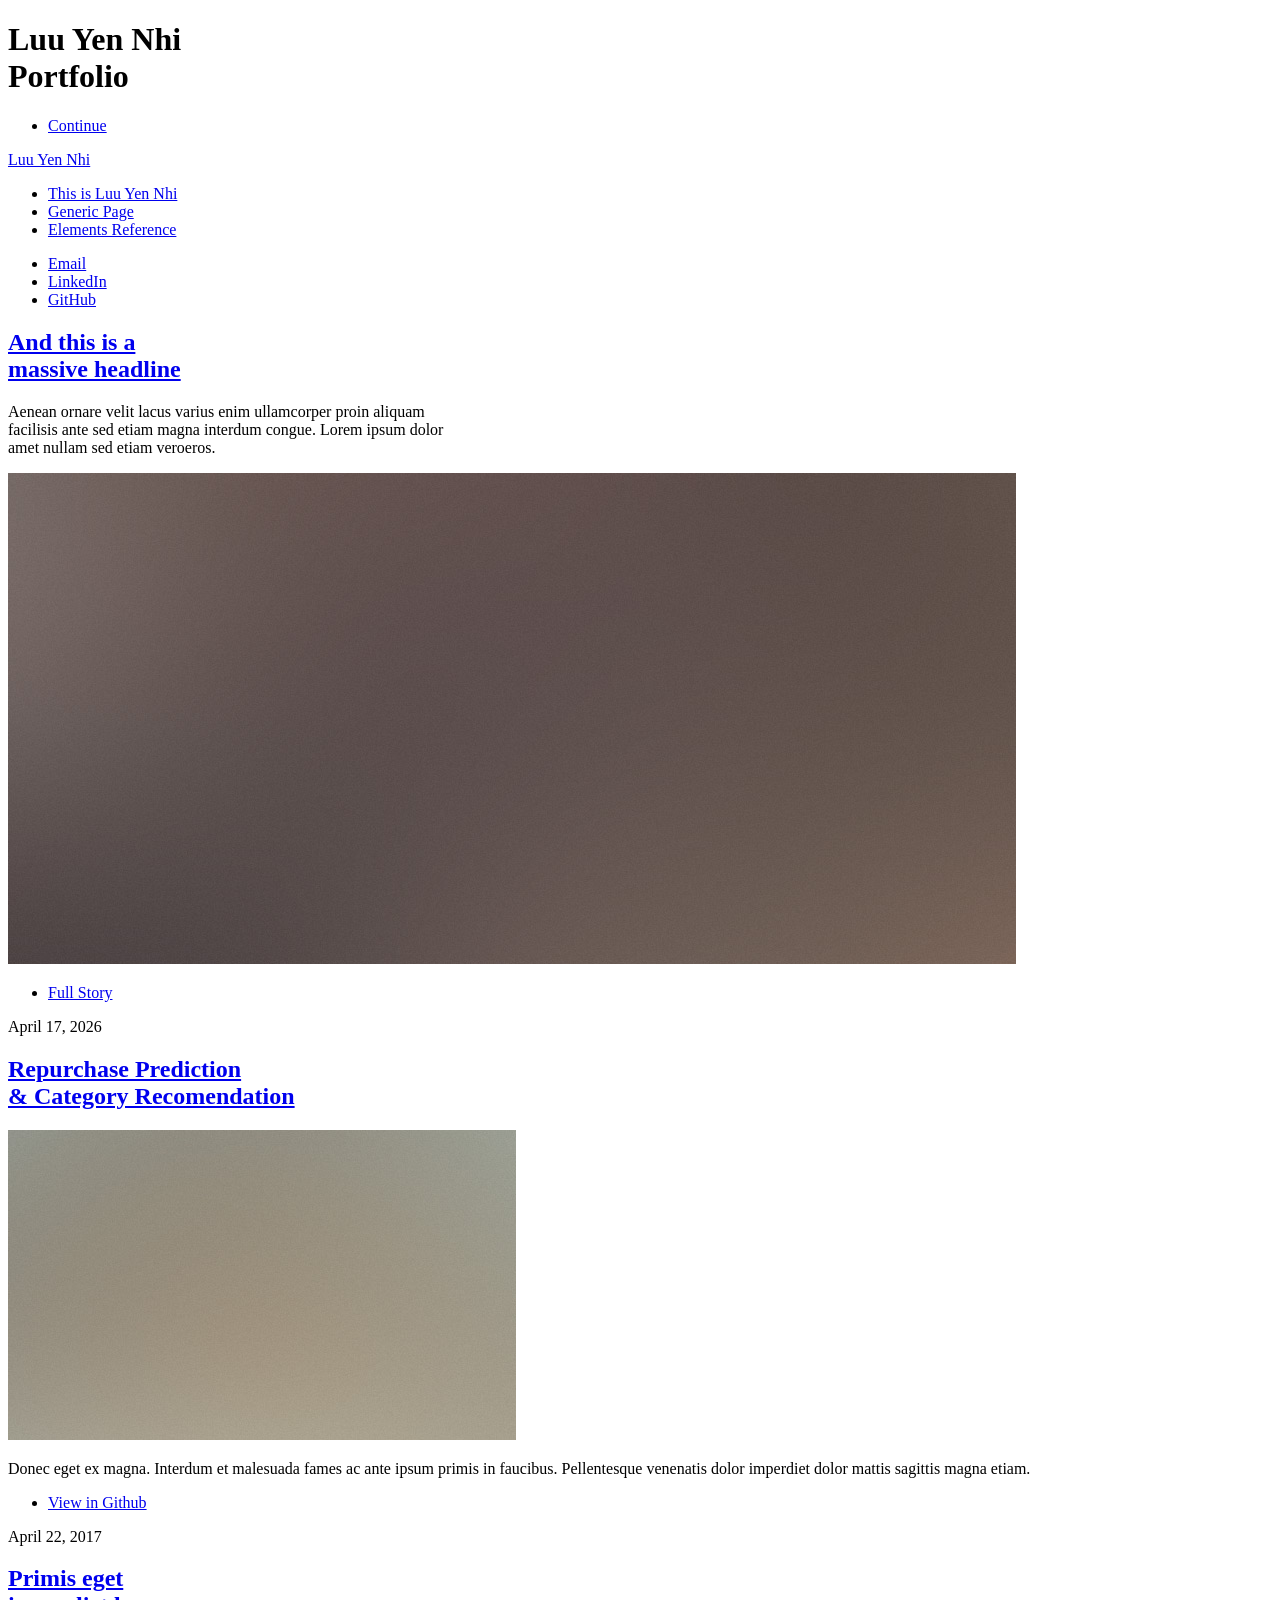
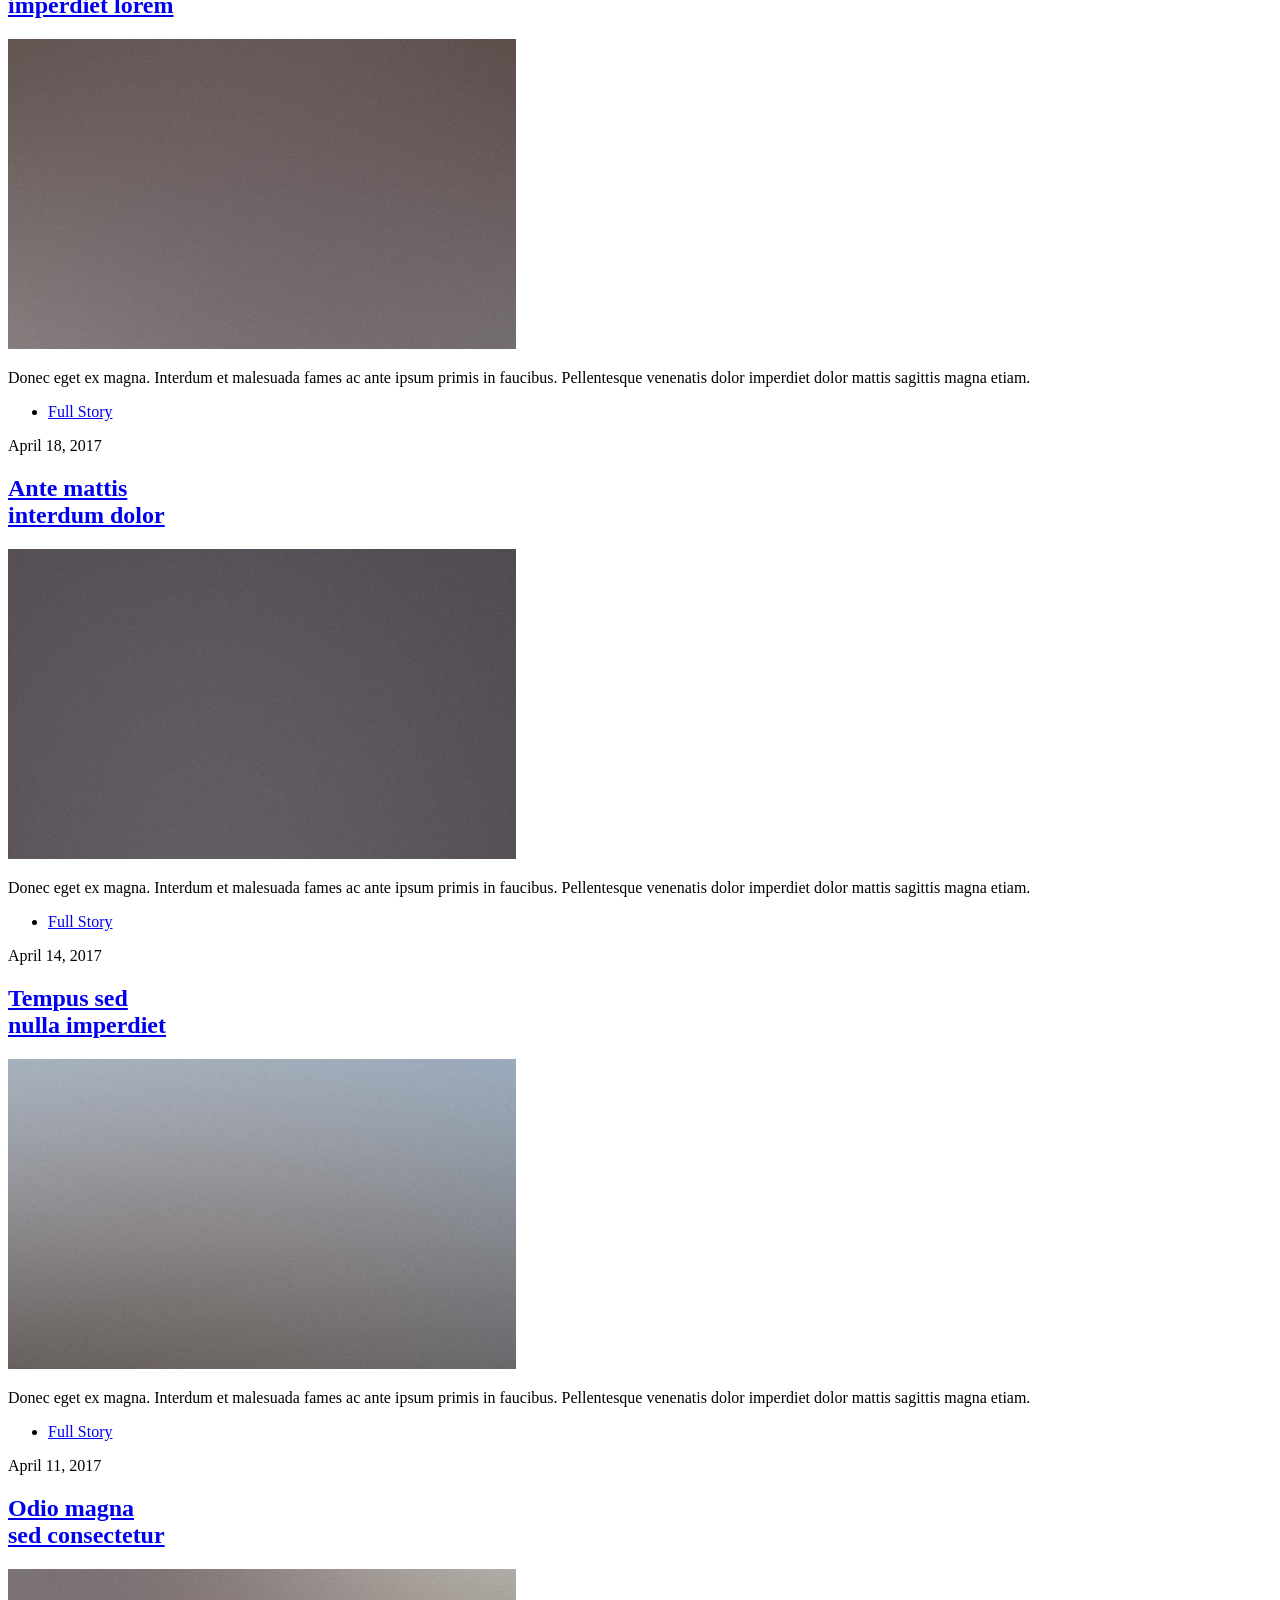
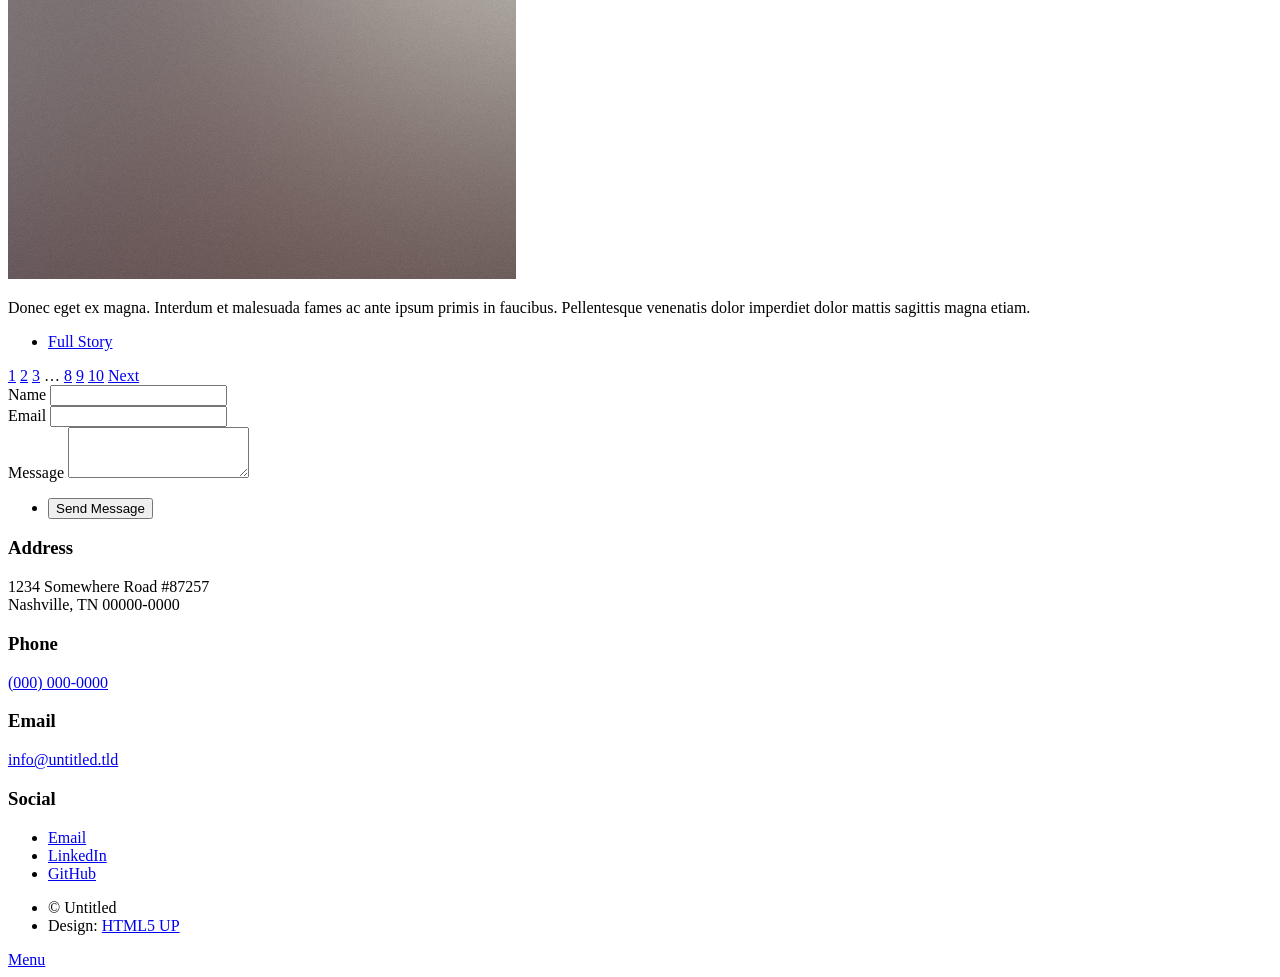
==== commit 5c7813d3: "Update" ====
--- a/index.html
+++ b/index.html
@@ -36,10 +36,9 @@
 							<li><a href="elements.html">Elements Reference</a></li>
 						</ul>
 						<ul class="icons">
-							<li><a href="#" class="icon brands fa-twitter"><span class="label">Twitter</span></a></li>
-							<li><a href="#" class="icon brands fa-facebook-f"><span class="label">Facebook</span></a></li>
-							<li><a href="#" class="icon brands fa-instagram"><span class="label">Instagram</span></a></li>
-							<li><a href="#" class="icon brands fa-github"><span class="label">GitHub</span></a></li>
+							<li><a href="mailto:luuyennhi125@gmail.com" class="icon solid fa-envelope" target="_blank"><span class="label">Email</span></a></li>
+							<li><a href="https://www.linkedin.com/in/y%E1%BA%BFn-nhi-l%C6%B0u-a24109256/" class="icon brands fa-linkedin-in" target="_blank"><span class="label">LinkedIn</span></a></li>
+							<li><a href="https://github.com/NhiLY120504" class="icon brands fa-github" target="_blank" rel="noopener noreferrer"><span class="label">GitHub</span></a></li>
 						</ul>
 					</nav>
 
@@ -49,7 +48,7 @@
 						<!-- Featured Post -->
 							<article class="post featured">
 								<header class="major">
-									<span class="date">April 25, 2017</span>
+									
 									<h2><a href="#">And this is a<br />
 									massive headline</a></h2>
 									<p>Aenean ornare velit lacus varius enim ullamcorper proin aliquam<br />
@@ -73,7 +72,7 @@
 									<a href="#" class="image fit"><img src="images/pic02.jpg" alt="" /></a>
 									<p>Donec eget ex magna. Interdum et malesuada fames ac ante ipsum primis in faucibus. Pellentesque venenatis dolor imperdiet dolor mattis sagittis magna etiam.</p>
 									<ul class="actions special">
-										<li><a href="#" class="button">View in Github</a></li>
+										<li><a href="https://github.com/NhiLY120504/RepurchasePrediction-CategoryRecommendation_ML" class="button" target="_blank" rel="noopener noreferrer">View in Github</a></li>
 									</ul>
 								</article>
 								<article>
@@ -184,10 +183,9 @@
 							<section>
 								<h3>Social</h3>
 								<ul class="icons alt">
-									<li><a href="#" class="icon brands alt fa-twitter"><span class="label">Twitter</span></a></li>
-									<li><a href="#" class="icon brands alt fa-facebook-f"><span class="label">Facebook</span></a></li>
-									<li><a href="#" class="icon brands alt fa-instagram"><span class="label">Instagram</span></a></li>
-									<li><a href="#" class="icon brands alt fa-github"><span class="label">GitHub</span></a></li>
+									<li><a href="mailto:luuyennhi125@gmail.com" class="icon solid fa-envelope" target="_blank"><span class="label">Email</span></a></li>
+									<li><a href="https://www.linkedin.com/in/y%E1%BA%BFn-nhi-l%C6%B0u-a24109256/" class="icon brands fa-linkedin-in" target="_blank"><span class="label">LinkedIn</span></a></li>
+									<li><a href="https://github.com/NhiLY120504" class="icon brands fa-github" target="_blank" rel="noopener noreferrer"><span class="label">GitHub</span></a></li>
 								</ul>
 							</section>
 						</section>
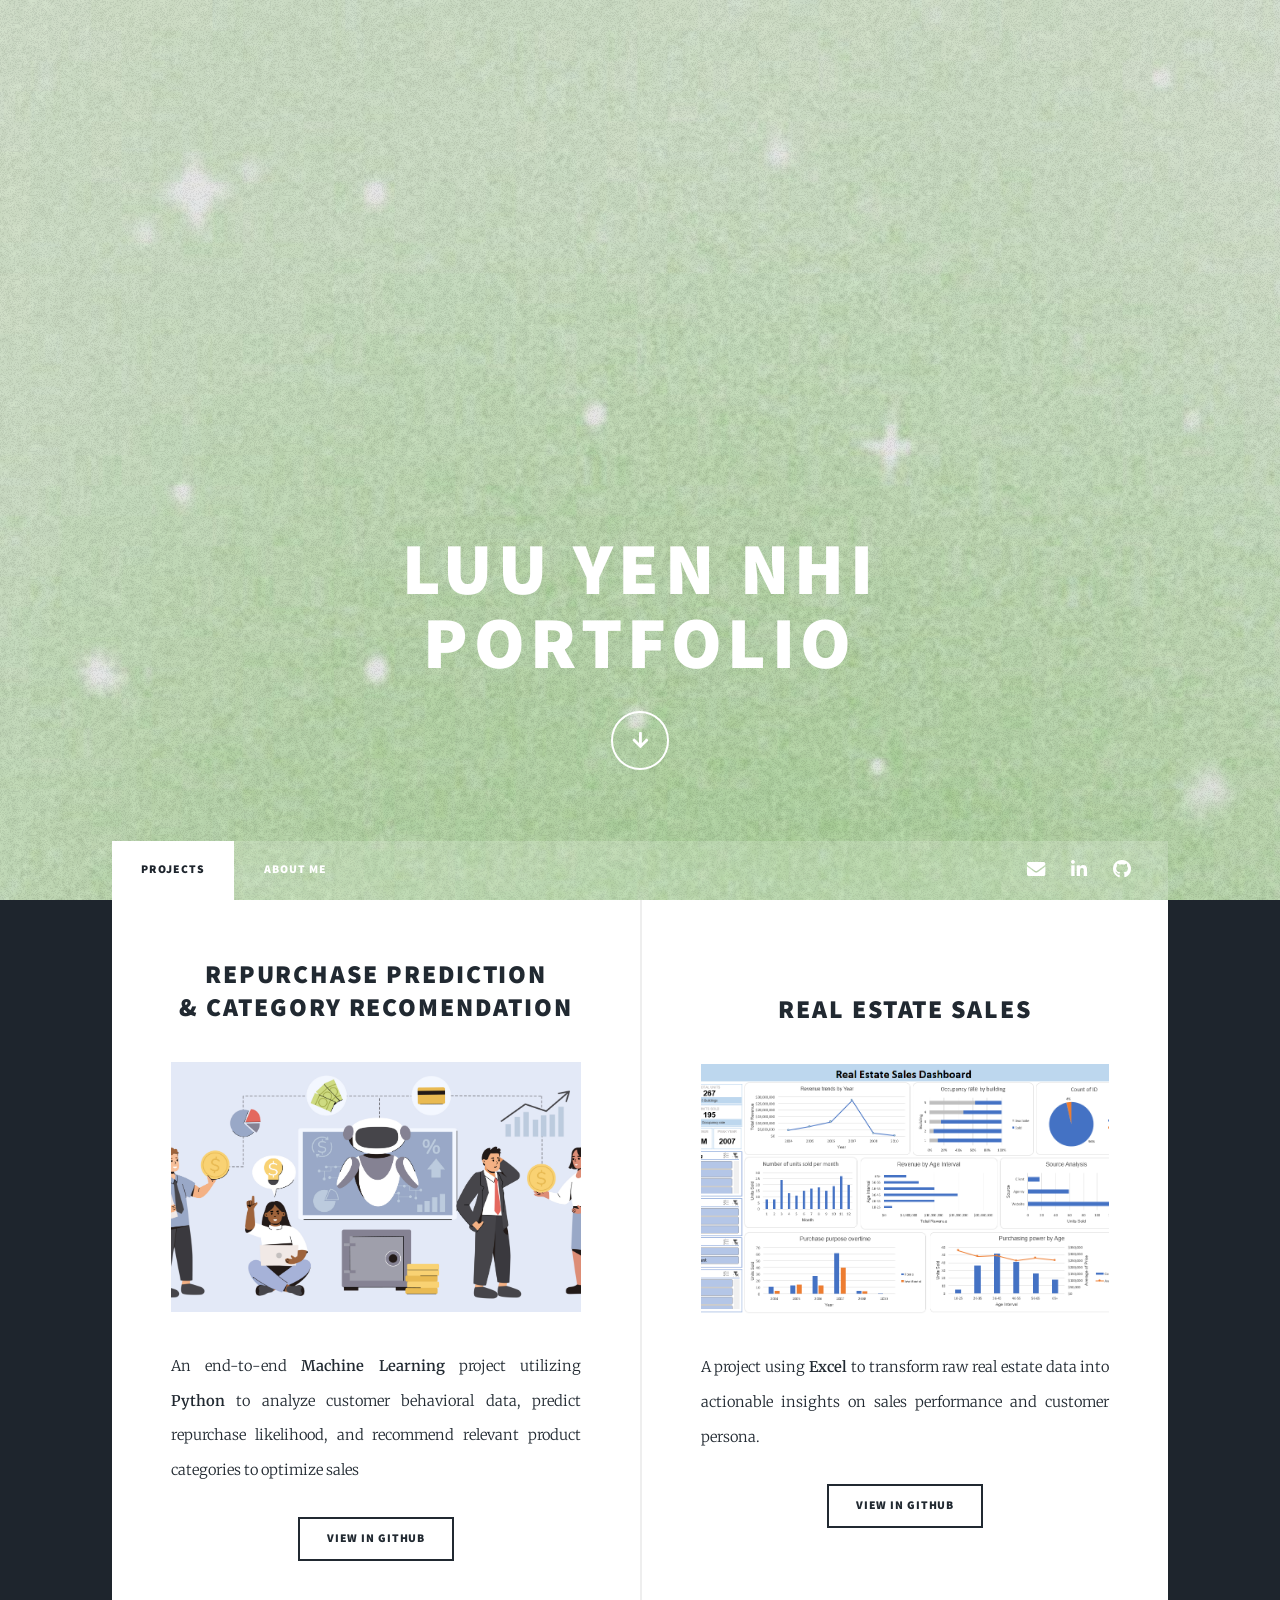
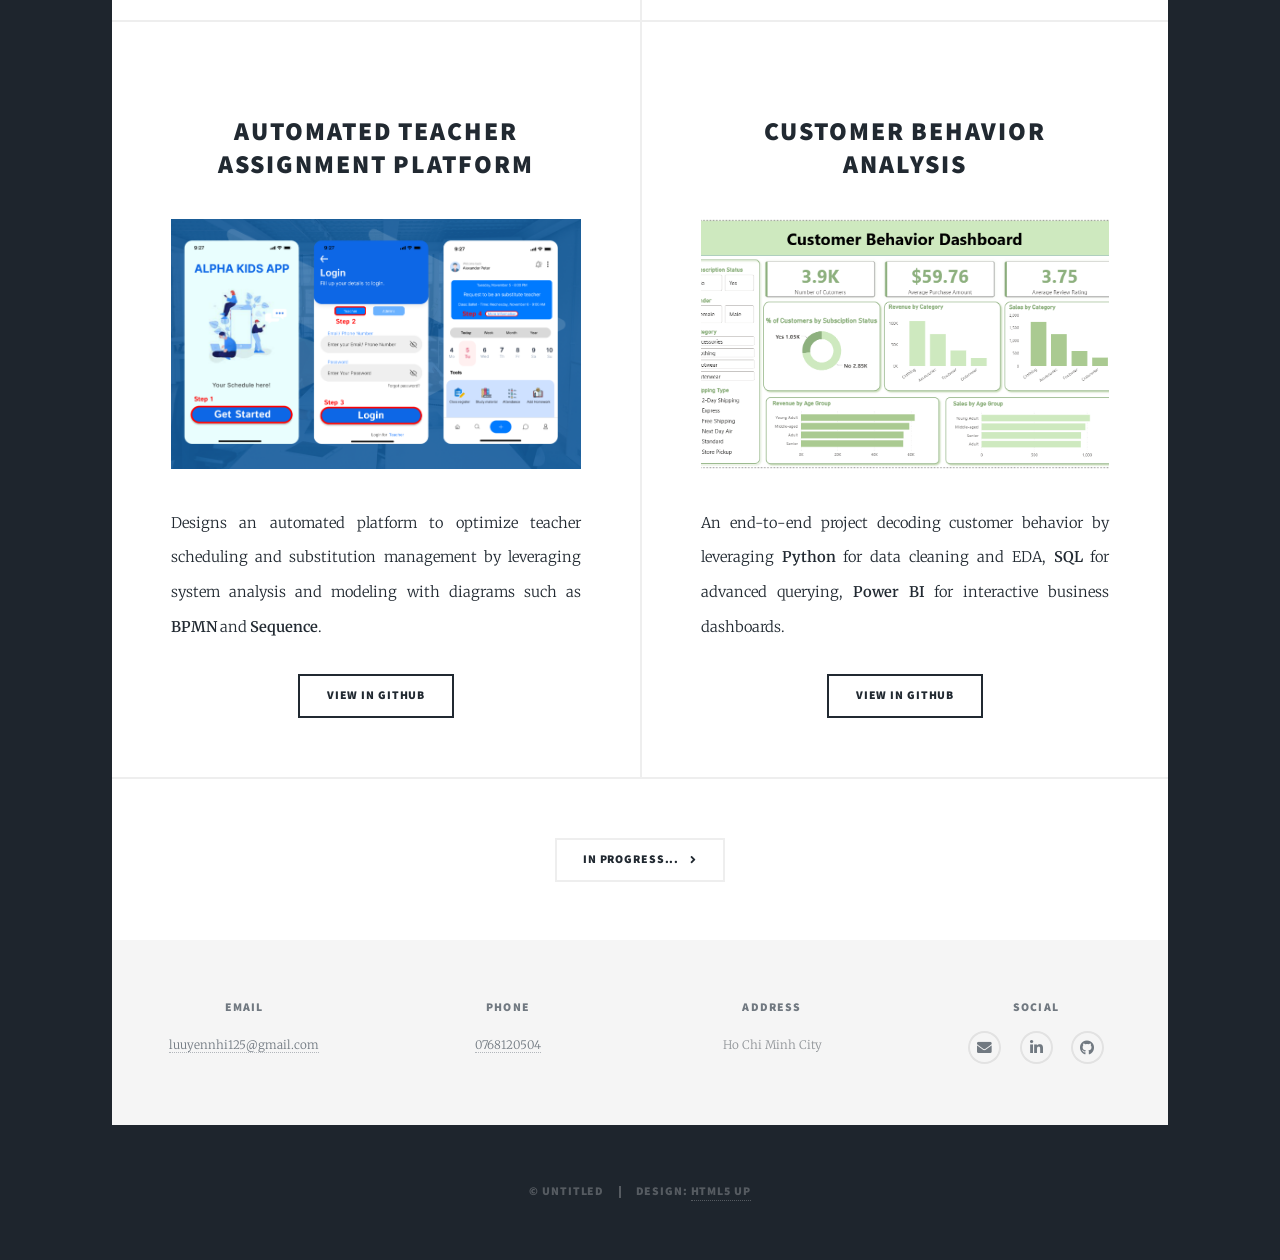
==== commit d2219c89: "Upload" ====
--- a/index.html
+++ b/index.html
@@ -31,9 +31,8 @@
 				<!-- Nav -->
 					<nav id="nav">
 						<ul class="links">
-							<li class="active"><a href="index.html">This is Luu Yen Nhi</a></li>
-							<li><a href="generic.html">Generic Page</a></li>
-							<li><a href="elements.html">Elements Reference</a></li>
+							<li class="active"><a href="index.html">Projects</a></li>
+							<li><a href="aboutme.html">About me</a></li>
 						</ul>
 						<ul class="icons">
 							<li><a href="mailto:luuyennhi125@gmail.com" class="icon solid fa-envelope" target="_blank"><span class="label">Email</span></a></li>
@@ -45,82 +44,53 @@
 				<!-- Main -->
 					<div id="main">
 
-						<!-- Featured Post -->
-							<article class="post featured">
-								<header class="major">
-									
-									<h2><a href="#">And this is a<br />
-									massive headline</a></h2>
-									<p>Aenean ornare velit lacus varius enim ullamcorper proin aliquam<br />
-									facilisis ante sed etiam magna interdum congue. Lorem ipsum dolor<br />
-									amet nullam sed etiam veroeros.</p>
-								</header>
-								<a href="#" class="image main"><img src="images/pic01.jpg" alt="" /></a>
-								<ul class="actions special">
-									<li><a href="#" class="button large">Full Story</a></li>
-								</ul>
-							</article>
-
 						<!-- Posts -->
 							<section class="posts">
 								<article>
 									<header>
-										<span class="date">April 17, 2026</span>
-										<h2><a href="#">Repurchase Prediction<br />
-										& Category Recomendation</a></h2>
+										<h2>Repurchase Prediction<br />
+										& Category Recomendation</h2>
 									</header>
-									<a href="#" class="image fit"><img src="images/pic02.jpg" alt="" /></a>
-									<p>Donec eget ex magna. Interdum et malesuada fames ac ante ipsum primis in faucibus. Pellentesque venenatis dolor imperdiet dolor mattis sagittis magna etiam.</p>
+									<a class="image fit"><img src="images/theme_pro1.png" alt="" /></a>
+									<p>An end-to-end <strong>Machine Learning</strong> project utilizing <strong>Python</strong> to analyze customer behavioral data, predict repurchase likelihood, and recommend relevant product categories to optimize sales</p>
 									<ul class="actions special">
 										<li><a href="https://github.com/NhiLY120504/RepurchasePrediction-CategoryRecommendation_ML" class="button" target="_blank" rel="noopener noreferrer">View in Github</a></li>
 									</ul>
 								</article>
 								<article>
 									<header>
-										<span class="date">April 22, 2017</span>
-										<h2><a href="#">Primis eget<br />
-										imperdiet lorem</a></h2>
+										<br />
+										<h2>Real estate sales<br />
+										</h2>
 									</header>
-									<a href="#" class="image fit"><img src="images/pic03.jpg" alt="" /></a>
-									<p>Donec eget ex magna. Interdum et malesuada fames ac ante ipsum primis in faucibus. Pellentesque venenatis dolor imperdiet dolor mattis sagittis magna etiam.</p>
+									<a class="image fit"><img src="images/theme_pro2.png" alt="" /></a>
+									<p>A project using <strong>Excel</strong> to transform raw real estate data into actionable insights on sales performance and customer persona.</p>
 									<ul class="actions special">
-										<li><a href="#" class="button">Full Story</a></li>
+										<li><a href="https://github.com/NhiLY120504/Excel_Real-estate-sales" class="button" target="_blank" rel="noopener noreferrer">View in Github</a></li>
 									</ul>
 								</article>
 								<article>
 									<header>
-										<span class="date">April 18, 2017</span>
-										<h2><a href="#">Ante mattis<br />
-										interdum dolor</a></h2>
+										<br />
+										<h2>Automated Teacher Assignment Platform<br />
+										</h2>
 									</header>
-									<a href="#" class="image fit"><img src="images/pic04.jpg" alt="" /></a>
-									<p>Donec eget ex magna. Interdum et malesuada fames ac ante ipsum primis in faucibus. Pellentesque venenatis dolor imperdiet dolor mattis sagittis magna etiam.</p>
+									<a class="image fit"><img src="images/theme_pro3.png" alt="" /></a>
+									<p>Designs an automated platform to optimize teacher scheduling and substitution management by leveraging system analysis and modeling with diagrams such as <strong>BPMN</strong> and <strong>Sequence</strong>.</p>
 									<ul class="actions special">
-										<li><a href="#" class="button">Full Story</a></li>
+										<li><a href="https://github.com/NhiLY120504/Excel_Real-estate-sales" class="button" target="_blank" rel="noopener noreferrer">View in Github</a></li>
 									</ul>
 								</article>
 								<article>
 									<header>
-										<span class="date">April 14, 2017</span>
-										<h2><a href="#">Tempus sed<br />
-										nulla imperdiet</a></h2>
+										<br />
+										<h2>Customer Behavior Analysis<br />
+										</h2>
 									</header>
-									<a href="#" class="image fit"><img src="images/pic05.jpg" alt="" /></a>
-									<p>Donec eget ex magna. Interdum et malesuada fames ac ante ipsum primis in faucibus. Pellentesque venenatis dolor imperdiet dolor mattis sagittis magna etiam.</p>
+									<a class="image fit"><img src="images/theme_pro4.png" alt="" /></a>
+									<p>An end-to-end project decoding customer behavior by leveraging <strong>Python</strong> for data cleaning and EDA, <strong>SQL</strong> for advanced querying, <strong>Power BI</strong> for interactive business dashboards.</p>
 									<ul class="actions special">
-										<li><a href="#" class="button">Full Story</a></li>
-									</ul>
-								</article>
-								<article>
-									<header>
-										<span class="date">April 11, 2017</span>
-										<h2><a href="#">Odio magna<br />
-										sed consectetur</a></h2>
-									</header>
-									<a href="#" class="image fit"><img src="images/pic06.jpg" alt="" /></a>
-									<p>Donec eget ex magna. Interdum et malesuada fames ac ante ipsum primis in faucibus. Pellentesque venenatis dolor imperdiet dolor mattis sagittis magna etiam.</p>
-									<ul class="actions special">
-										<li><a href="#" class="button">Full Story</a></li>
+										<li><a href="https://github.com/NhiLY120504/Python-SQL-PowerBI_Customer-behavior-analysis" class="button" target="_blank" rel="noopener noreferrer">View in Github</a></li>
 									</ul>
 								</article>
 								
@@ -128,67 +98,44 @@
 
 						<!-- Footer -->
 							<footer>
-								<div class="pagination">
-									<!--<a href="#" class="previous">Prev</a>-->
-									<a href="#" class="page active">1</a>
-									<a href="#" class="page">2</a>
-									<a href="#" class="page">3</a>
-									<span class="extra">&hellip;</span>
-									<a href="#" class="page">8</a>
-									<a href="#" class="page">9</a>
-									<a href="#" class="page">10</a>
-									<a href="#" class="next">Next</a>
-								</div>
-							</footer>
+                                <div class="pagination">
+                                    <a class="next">In progress...</a>
+                                </div>
+                            </footer>
 
 					</div>
 
 				<!-- Footer -->
-					<footer id="footer">
-						<section>
-							<form method="post" action="#">
-								<div class="fields">
-									<div class="field">
-										<label for="name">Name</label>
-										<input type="text" name="name" id="name" />
-									</div>
-									<div class="field">
-										<label for="email">Email</label>
-										<input type="text" name="email" id="email" />
-									</div>
-									<div class="field">
-										<label for="message">Message</label>
-										<textarea name="message" id="message" rows="3"></textarea>
-									</div>
-								</div>
-								<ul class="actions">
-									<li><input type="submit" value="Send Message" /></li>
-								</ul>
-							</form>
-						</section>
-						<section class="split contact">
-							<section class="alt">
+					<footer id="footer" class="custom-footer">
+						<div class="footer-container">
+							<!-- Email -->
+							<section class="footer-item">
+								<h3>Email</h3>
+								<p><a href="mailto:luuyennhi125@gmail.com">luuyennhi125@gmail.com</a></p>
+							</section>
+							
+							<!-- Phone -->
+							<section class="footer-item">
+								<h3>Phone</h3>
+								<p><a href="tel:0768120504">0768120504</a></p>
+							</section>
+
+							<!-- Address -->
+							<section class="footer-item">
 								<h3>Address</h3>
-								<p>1234 Somewhere Road #87257<br />
-								Nashville, TN 00000-0000</p>
+								<p>Ho Chi Minh City</p>                             
 							</section>
-							<section>
-								<h3>Phone</h3>
-								<p><a href="#">(000) 000-0000</a></p>
-							</section>
-							<section>
-								<h3>Email</h3>
-								<p><a href="#">info@untitled.tld</a></p>
-							</section>
-							<section>
+							
+							<!-- Social -->
+							<section class="footer-item">
 								<h3>Social</h3>
-								<ul class="icons alt">
+								<ul class="icons alt custom-icons">
 									<li><a href="mailto:luuyennhi125@gmail.com" class="icon solid fa-envelope" target="_blank"><span class="label">Email</span></a></li>
 									<li><a href="https://www.linkedin.com/in/y%E1%BA%BFn-nhi-l%C6%B0u-a24109256/" class="icon brands fa-linkedin-in" target="_blank"><span class="label">LinkedIn</span></a></li>
 									<li><a href="https://github.com/NhiLY120504" class="icon brands fa-github" target="_blank" rel="noopener noreferrer"><span class="label">GitHub</span></a></li>
 								</ul>
 							</section>
-						</section>
+						</div>
 					</footer>
 
 				<!-- Copyright -->
--- a/assets/css/main.css
+++ b/assets/css/main.css
@@ -2622,6 +2622,8 @@
 			display: block;
 			margin: 2.5rem 0;
 			width: 100%;
+			height: 250px;     
+    		overflow: hidden;
 		}
 
 			.image.fit:first-child {
@@ -2630,6 +2632,9 @@
 
 			.image.fit img {
 				width: 100%;
+				height: 100%;        
+    			object-fit: cover;   
+    			object-position: center;
 			}
 
 		.image.main {
@@ -2650,6 +2655,10 @@
 
 			.image.fit {
 				margin: 2rem 0;
+				width: 100%;
+    			height: 250px;      
+    			object-fit: cover;   
+    			object-position: center;
 			}
 
 			.image.main {
@@ -3947,440 +3956,143 @@
 
 /* Footer */
 
-	#footer {
-		color: #717981;
-		display: -moz-flex;
-		display: -webkit-flex;
-		display: -ms-flex;
-		display: flex;
-		background-color: #f5f5f5;
-		color: #909498;
-		cursor: default;
-		position: relative;
-		margin: 0 auto;
-		width: calc(100% - 4rem);
-		max-width: 72rem;
-		z-index: 2;
-	}
-
-		#footer input, #footer select, #footer textarea {
-			color: #717981;
-		}
-
-		#footer a {
-			color: #717981;
-			border-bottom-color: rgba(113, 121, 129, 0.5);
-		}
-
-			#footer a:hover {
-				border-bottom-color: transparent;
-				color: #18bfef !important;
-			}
-
-		#footer strong, #footer b {
-			color: #717981;
-		}
-
-		#footer h1, #footer h2, #footer h3, #footer h4, #footer h5, #footer h6 {
-			color: #717981;
-		}
-
-		#footer blockquote {
-			border-left-color: #e2e2e2;
-		}
-
-		#footer code {
-			background: rgba(220, 220, 220, 0.5);
-			border-color: #e2e2e2;
-		}
-
-		#footer hr {
-			border-bottom-color: #e2e2e2;
-		}
-
-		#footer .box {
-			border-color: #e2e2e2;
-		}
-
-		#footer input[type="submit"],
-		#footer input[type="reset"],
-		#footer input[type="button"],
-		#footer button,
-		#footer .button {
-			background-color: transparent;
-			box-shadow: inset 0 0 0 2px #717981;
-			color: #717981 !important;
-		}
-
-			#footer input[type="submit"]:hover,
-			#footer input[type="reset"]:hover,
-			#footer input[type="button"]:hover,
-			#footer button:hover,
-			#footer .button:hover {
-				box-shadow: inset 0 0 0 2px #18bfef;
-				color: #18bfef !important;
-			}
-
-			#footer input[type="submit"].primary,
-			#footer input[type="reset"].primary,
-			#footer input[type="button"].primary,
-			#footer button.primary,
-			#footer .button.primary {
-				background-color: #717981;
-				box-shadow: none;
-				color: #f5f5f5 !important;
-			}
-
-				#footer input[type="submit"].primary:hover,
-				#footer input[type="reset"].primary:hover,
-				#footer input[type="button"].primary:hover,
-				#footer button.primary:hover,
-				#footer .button.primary:hover {
-					background-color: #18bfef;
-				}
-
-		#footer label {
-			color: #717981;
-		}
-
-		#footer input[type="text"],
-		#footer input[type="password"],
-		#footer input[type="email"],
-		#footer select,
-		#footer textarea {
-			border-color: #e2e2e2;
-		}
-
-			#footer input[type="text"]:focus,
-			#footer input[type="password"]:focus,
-			#footer input[type="email"]:focus,
-			#footer select:focus,
-			#footer textarea:focus {
-				border-color: #18bfef;
-			}
-
-		#footer select {
-			background-image: url("data:image/svg+xml;charset=utf8,%3Csvg xmlns='http://www.w3.org/2000/svg' width='40' height='40' preserveAspectRatio='none' viewBox='0 0 40 40'%3E%3Cpath d='M9.4,12.3l10.4,10.4l10.4-10.4c0.2-0.2,0.5-0.4,0.9-0.4c0.3,0,0.6,0.1,0.9,0.4l3.3,3.3c0.2,0.2,0.4,0.5,0.4,0.9 c0,0.4-0.1,0.6-0.4,0.9L20.7,31.9c-0.2,0.2-0.5,0.4-0.9,0.4c-0.3,0-0.6-0.1-0.9-0.4L4.3,17.3c-0.2-0.2-0.4-0.5-0.4-0.9 c0-0.4,0.1-0.6,0.4-0.9l3.3-3.3c0.2-0.2,0.5-0.4,0.9-0.4S9.1,12.1,9.4,12.3z' fill='%23e2e2e2' /%3E%3C/svg%3E");
-		}
-
-			#footer select option {
-				background-color: #f5f5f5;
-				color: #717981;
-			}
-
-		#footer .select-wrapper:before {
-			color: #e2e2e2;
-		}
-
-		#footer input[type="checkbox"] + label,
-		#footer input[type="radio"] + label {
-			color: #717981;
-		}
-
-			#footer input[type="checkbox"] + label:before,
-			#footer input[type="radio"] + label:before {
-				border-color: #e2e2e2;
-			}
-
-		#footer input[type="checkbox"]:checked + label:before,
-		#footer input[type="radio"]:checked + label:before {
-			background-color: #717981;
-			border-color: #717981;
-			color: #f5f5f5;
-		}
-
-		#footer input[type="checkbox"]:focus + label:before,
-		#footer input[type="radio"]:focus + label:before {
-			border-color: #18bfef;
-		}
-
-		#footer ::-webkit-input-placeholder {
-			color: #b3b7bb !important;
-		}
-
-		#footer :-moz-placeholder {
-			color: #b3b7bb !important;
-		}
-
-		#footer ::-moz-placeholder {
-			color: #b3b7bb !important;
-		}
-
-		#footer :-ms-input-placeholder {
-			color: #b3b7bb !important;
-		}
-
-		#footer .formerize-placeholder {
-			color: #b3b7bb !important;
-		}
-
-		#footer ul.divided li {
-			border-top-color: #e2e2e2;
-		}
-
-		#footer ul.icons li a.icon:hover:before {
-			color: #18bfef;
-		}
-
-		#footer ul.icons.alt li .icon:before {
-			box-shadow: inset 0 0 0 2px #e2e2e2;
-		}
-
-		#footer ul.icons.alt li a.icon:hover:before {
-			box-shadow: inset 0 0 0 2px #18bfef;
-		}
-
-		#footer header.major .date:before, #footer header.major .date:after {
-			border-top-color: #e2e2e2;
-		}
-
-		#footer table tbody tr {
-			border-color: #e2e2e2;
-		}
-
-			#footer table tbody tr:nth-child(2n + 1) {
-				background-color: rgba(220, 220, 220, 0.5);
-			}
-
-		#footer table th {
-			color: #717981;
-		}
-
-		#footer table thead {
-			border-bottom-color: #e2e2e2;
-		}
-
-		#footer table tfoot {
-			border-top-color: #e2e2e2;
-		}
-
-		#footer table.alt tbody tr td {
-			border-color: #e2e2e2;
-		}
-
-		#footer .pagination a, #footer .pagination span {
-			border-color: #e2e2e2;
-		}
-
-		#footer .pagination a {
-			color: #717981 !important;
-		}
-
-			#footer .pagination a:hover {
-				color: #18bfef !important;
-				border-color: #18bfef;
-				z-index: 1;
-			}
-
-				#footer .pagination a:hover + a,
-				#footer .pagination a:hover + span {
-					border-left-color: #18bfef;
-				}
-
-			#footer .pagination a.active {
-				background-color: #e2e2e2;
-			}
-
-		#footer .pagination span {
-			color: #e2e2e2;
-		}
-
-		#footer > section {
-			-moz-flex-basis: 50%;
-			-webkit-flex-basis: 50%;
-			-ms-flex-basis: 50%;
-			flex-basis: 50%;
-			-moz-flex-grow: 1;
-			-webkit-flex-grow: 1;
-			-ms-flex-grow: 1;
-			flex-grow: 1;
-			-moz-flex-shrink: 1;
-			-webkit-flex-shrink: 1;
-			-ms-flex-shrink: 1;
-			flex-shrink: 1;
-			padding: 4rem 4rem 2rem 4rem ;
-			border-left: solid 2px #e2e2e2;
-		}
-
-			#footer > section:first-child {
-				border-left: 0;
-			}
-
-			#footer > section.split {
-				display: -moz-flex;
-				display: -webkit-flex;
-				display: -ms-flex;
-				display: flex;
-				-moz-flex-direction: column;
-				-webkit-flex-direction: column;
-				-ms-flex-direction: column;
-				flex-direction: column;
-				padding: 0;
-			}
-
-				#footer > section.split > section {
-					padding: 3rem 4rem 1rem 4rem ;
-					border-top: solid 2px #e2e2e2;
-				}
-
-					#footer > section.split > section:first-child {
-						padding: 5rem 4rem 1rem 4rem ;
-						border-top: 0;
-					}
-
-					#footer > section.split > section:last-child {
-						padding: 3rem 4rem 3rem 4rem ;
-					}
-
-				#footer > section.split.contact > section {
-					display: -moz-flex;
-					display: -webkit-flex;
-					display: -ms-flex;
-					display: flex;
-					-moz-align-items: center;
-					-webkit-align-items: center;
-					-ms-align-items: center;
-					align-items: center;
-					padding: 3.15rem 4rem;
-				}
-
-					#footer > section.split.contact > section > * {
-						margin-bottom: 0;
-					}
-
-					#footer > section.split.contact > section > :first-child {
-						-moz-flex-shrink: 0;
-						-webkit-flex-shrink: 0;
-						-ms-flex-shrink: 0;
-						flex-shrink: 0;
-						-moz-flex-grow: 0;
-						-webkit-flex-grow: 0;
-						-ms-flex-grow: 0;
-						flex-grow: 0;
-						width: 6rem;
-					}
-
-					#footer > section.split.contact > section > :last-child {
-						-moz-flex-shrink: 1;
-						-webkit-flex-shrink: 1;
-						-ms-flex-shrink: 1;
-						flex-shrink: 1;
-						-moz-flex-grow: 1;
-						-webkit-flex-grow: 1;
-						-ms-flex-grow: 1;
-						flex-grow: 1;
-					}
-
-					#footer > section.split.contact > section:first-child {
-						padding: 4rem 4rem 3rem 4rem;
-					}
-
-					#footer > section.split.contact > section:last-child {
-						padding: 3rem 4rem 4rem 4rem;
-					}
-
-					#footer > section.split.contact > section.alt {
-						-moz-align-items: -moz-flex-start;
-						-webkit-align-items: -webkit-flex-start;
-						-ms-align-items: -ms-flex-start;
-						align-items: flex-start;
-					}
-
-						#footer > section.split.contact > section.alt > :last-child {
-							margin-top: -0.325rem;
-						}
-
-		#footer form label,
-		#footer h3,
-		#footer p {
-			font-size: 0.8rem;
-		}
-
-		@media screen and (max-width: 980px) {
-
-			#footer {
-				display: block;
-			}
-
-				#footer > section {
-					border-top: solid 2px #e2e2e2;
-				}
-
-					#footer > section:first-child {
-						border-top: 0;
-					}
-
-					#footer > section.split > section {
-						padding: 4rem 4rem 2rem 4rem ;
-					}
-
-						#footer > section.split > section:first-child {
-							padding: 4rem 4rem 2rem 4rem ;
-						}
-
-						#footer > section.split > section:last-child {
-							padding: 4rem 4rem 2rem 4rem ;
-						}
-
-					#footer > section.split.contact > section {
-						padding: 4rem;
-					}
-
-						#footer > section.split.contact > section:first-child {
-							padding: 4rem;
-						}
-
-						#footer > section.split.contact > section:last-child {
-							padding: 4rem;
-						}
-
-				#footer form label,
-				#footer h3,
-				#footer p {
-					font-size: 0.9rem;
-				}
-
-		}
-
-		@media screen and (max-width: 736px) {
-
-			#footer > section {
-				padding: 2rem 2rem 0.1rem 2rem ;
-			}
-
-				#footer > section.split > section {
-					padding: 2rem 2rem 0.1rem 2rem ;
-				}
-
-					#footer > section.split > section:first-child {
-						padding: 2rem 2rem 0.1rem 2rem ;
-					}
-
-					#footer > section.split > section:last-child {
-						padding: 2rem 2rem 0.1rem 2rem ;
-					}
-
-				#footer > section.split.contact > section {
-					padding: 2rem;
-				}
-
-					#footer > section.split.contact > section:first-child {
-						padding: 2rem;
-					}
-
-					#footer > section.split.contact > section:last-child {
-						padding: 2rem;
-					}
-
-		}
-
-		@media screen and (max-width: 480px) {
-
-			#footer {
-				width: 100%;
-			}
-
-		}
+    #footer {
+        background-color: #f5f5f5;
+        color: #909498;
+        cursor: default;
+        position: relative;
+        margin: 0 auto;
+        width: calc(100% - 4rem);
+        max-width: 72rem;
+        z-index: 2;
+    }
+
+    .footer-container {
+        display: -moz-flex;
+        display: -webkit-flex;
+        display: -ms-flex;
+        display: flex;
+        flex-direction: row;
+        justify-content: space-between;
+        align-items: stretch;
+        width: 100%;
+    }
+
+    .footer-item {
+        flex: 1;
+        padding: 4rem 1rem;
+        border-left: 0; 
+        text-align: center;
+        display: flex;
+        flex-direction: column;
+        justify-content: flex-start;
+        align-items: center;
+    }
+
+    #footer input, #footer select, #footer textarea {
+        color: #717981;
+    }
+
+    #footer a {
+        color: #717981;
+        border-bottom-color: rgba(113, 121, 129, 0.5);
+        text-decoration: none;
+    }
+
+    #footer a:hover {
+        border-bottom-color: transparent;
+        color: #18bfef !important;
+    }
+
+    #footer strong, #footer b, #footer h1, #footer h2, #footer h3, #footer h4, #footer h5, #footer h6 {
+        color: #717981;
+    }
+
+    #footer h3 {
+        font-size: 0.8rem;
+        margin-bottom: 1rem;
+        text-transform: uppercase;
+        letter-spacing: 0.1em;
+    }
+
+    #footer p {
+        font-size: 0.8rem;
+        margin-bottom: 0;
+    }
+
+    /* Giữ lại các định dạng bổ trợ để không lỗi layout chung */
+    #footer blockquote { border-left-color: #e2e2e2; }
+    #footer code { background: rgba(220, 220, 220, 0.5); border-color: #e2e2e2; }
+    #footer hr { border-bottom-color: #e2e2e2; }
+    #footer .box { border-color: #e2e2e2; }
+
+    /* Button styles */
+    #footer input[type="submit"], 
+    #footer input[type="reset"], 
+    #footer input[type="button"], 
+    #footer button, 
+    #footer .button {
+        background-color: transparent;
+        box-shadow: inset 0 0 0 2px #717981;
+        color: #717981 !important;
+    }
+
+    #footer input[type="submit"]:hover, 
+    #footer input[type="reset"]:hover, 
+    #footer input[type="button"]:hover, 
+    #footer button:hover, 
+    #footer .button:hover {
+        box-shadow: inset 0 0 0 2px #18bfef;
+        color: #18bfef !important;
+    }
+
+    /* Forms */
+    #footer label { color: #717981; }
+    #footer input[type="text"], 
+    #footer input[type="email"], 
+    #footer textarea { 
+        border-color: #e2e2e2; 
+    }
+
+    /* Icons & Social */
+    .custom-icons {
+        list-style: none;
+        padding: 0;
+        margin: 0;
+        display: flex;
+        justify-content: center;
+        gap: 0.75rem;
+    }
+
+    #footer ul.icons li a.icon:hover:before { color: #18bfef; }
+    #footer ul.icons.alt li .icon:before { box-shadow: inset 0 0 0 2px #e2e2e2; }
+    #footer ul.icons.alt li a.icon:hover:before { box-shadow: inset 0 0 0 2px #18bfef; }
+
+    /* Table & Pagination */
+    #footer table tbody tr { border-color: #e2e2e2; }
+    #footer table tbody tr:nth-child(2n + 1) { background-color: rgba(220, 220, 220, 0.5); }
+    #footer .pagination a, #footer .pagination span { border-color: #e2e2e2; }
+    #footer .pagination a { color: #717981 !important; }
+
+    /* Responsive cho di động */
+    @media screen and (max-width: 980px) {
+        .footer-container {
+            flex-direction: column;
+        }
+        .footer-item {
+            border-top: solid 2px #e2e2e2;
+            padding: 2rem;
+        }
+        .footer-item:first-child {
+            border-top: 0;
+        }
+    }
+
+    @media screen and (max-width: 480px) {
+        #footer {
+            width: 100%;
+        }
+    }
 
 	#copyright {
 		color: #ffffff;
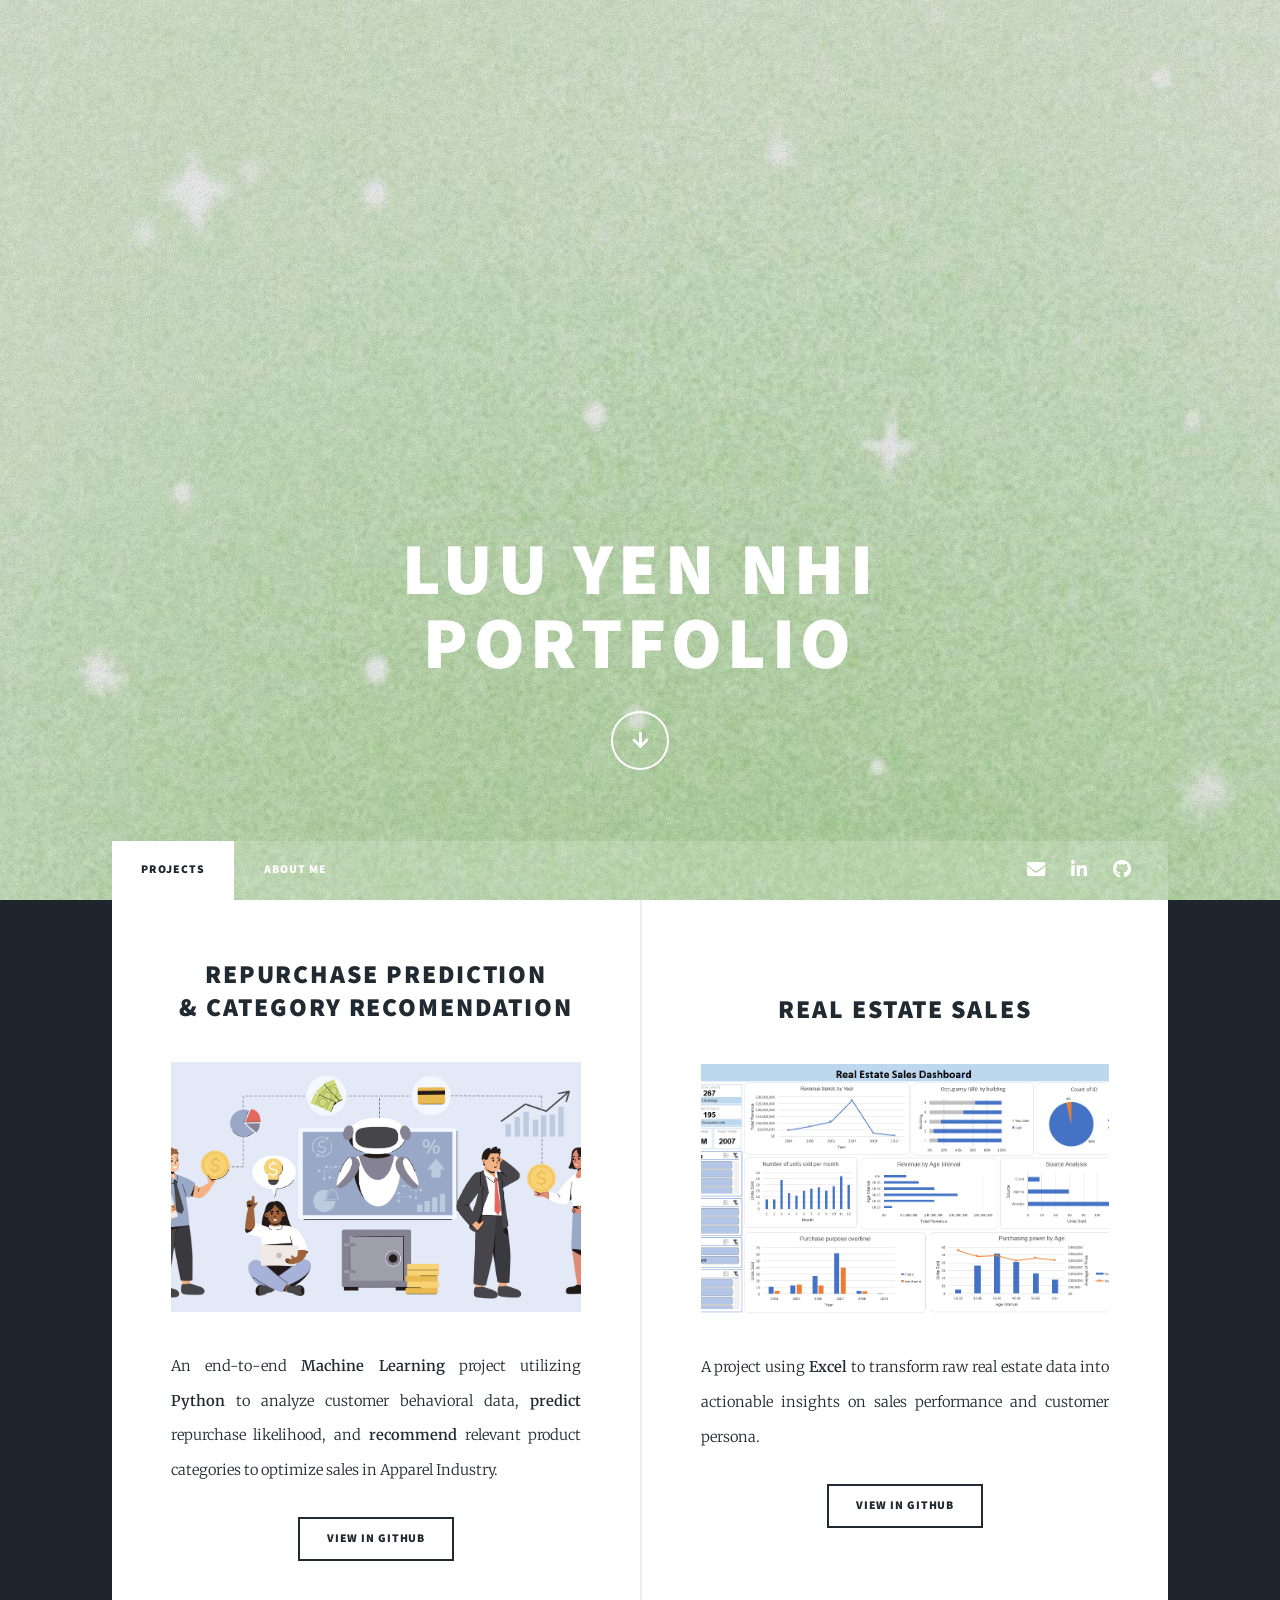
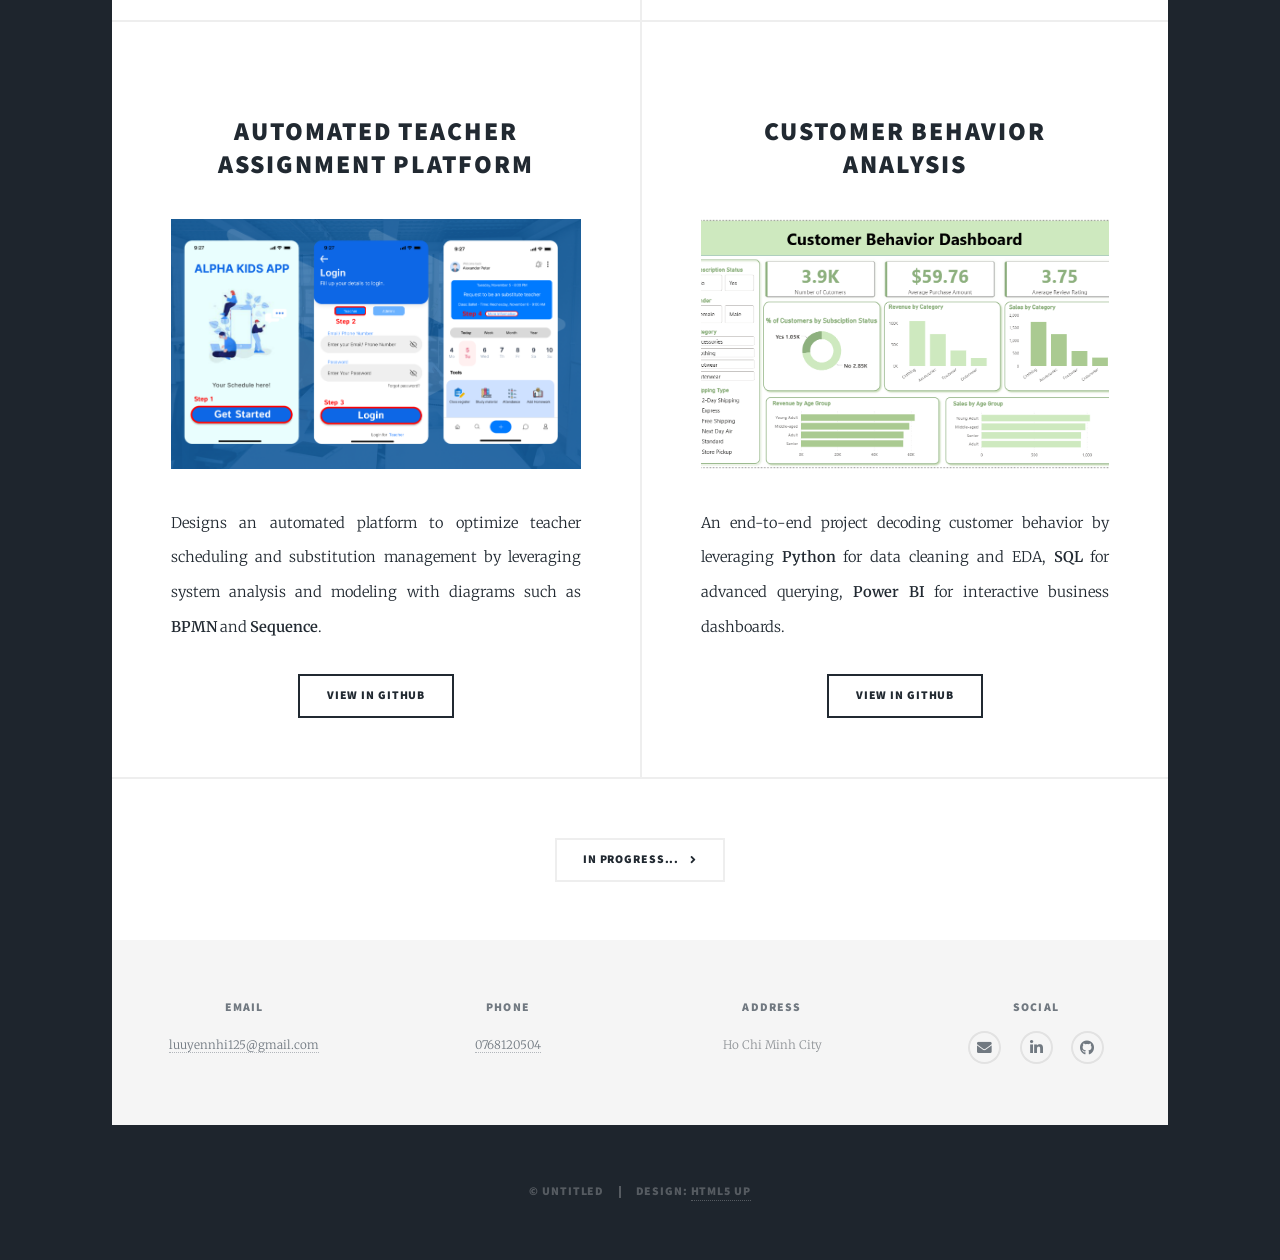
==== commit b4f4afad: "upload" ====
--- a/index.html
+++ b/index.html
@@ -52,7 +52,7 @@
 										& Category Recomendation</h2>
 									</header>
 									<a class="image fit"><img src="images/theme_pro1.png" alt="" /></a>
-									<p>An end-to-end <strong>Machine Learning</strong> project utilizing <strong>Python</strong> to analyze customer behavioral data, predict repurchase likelihood, and recommend relevant product categories to optimize sales</p>
+									<p>An end-to-end <strong>Machine Learning</strong> project utilizing <strong>Python</strong> to analyze customer behavioral data, <strong>predict </strong> repurchase likelihood, and <strong>recommend</strong> relevant product categories to optimize sales in Apparel Industry.</p>
 									<ul class="actions special">
 										<li><a href="https://github.com/NhiLY120504/RepurchasePrediction-CategoryRecommendation_ML" class="button" target="_blank" rel="noopener noreferrer">View in Github</a></li>
 									</ul>
@@ -78,7 +78,7 @@
 									<a class="image fit"><img src="images/theme_pro3.png" alt="" /></a>
 									<p>Designs an automated platform to optimize teacher scheduling and substitution management by leveraging system analysis and modeling with diagrams such as <strong>BPMN</strong> and <strong>Sequence</strong>.</p>
 									<ul class="actions special">
-										<li><a href="https://github.com/NhiLY120504/Excel_Real-estate-sales" class="button" target="_blank" rel="noopener noreferrer">View in Github</a></li>
+										<li><a href="https://github.com/NhiLY120504/BA_Automated-Teacher-Assignment-Platform" class="button" target="_blank" rel="noopener noreferrer">View in Github</a></li>
 									</ul>
 								</article>
 								<article>
